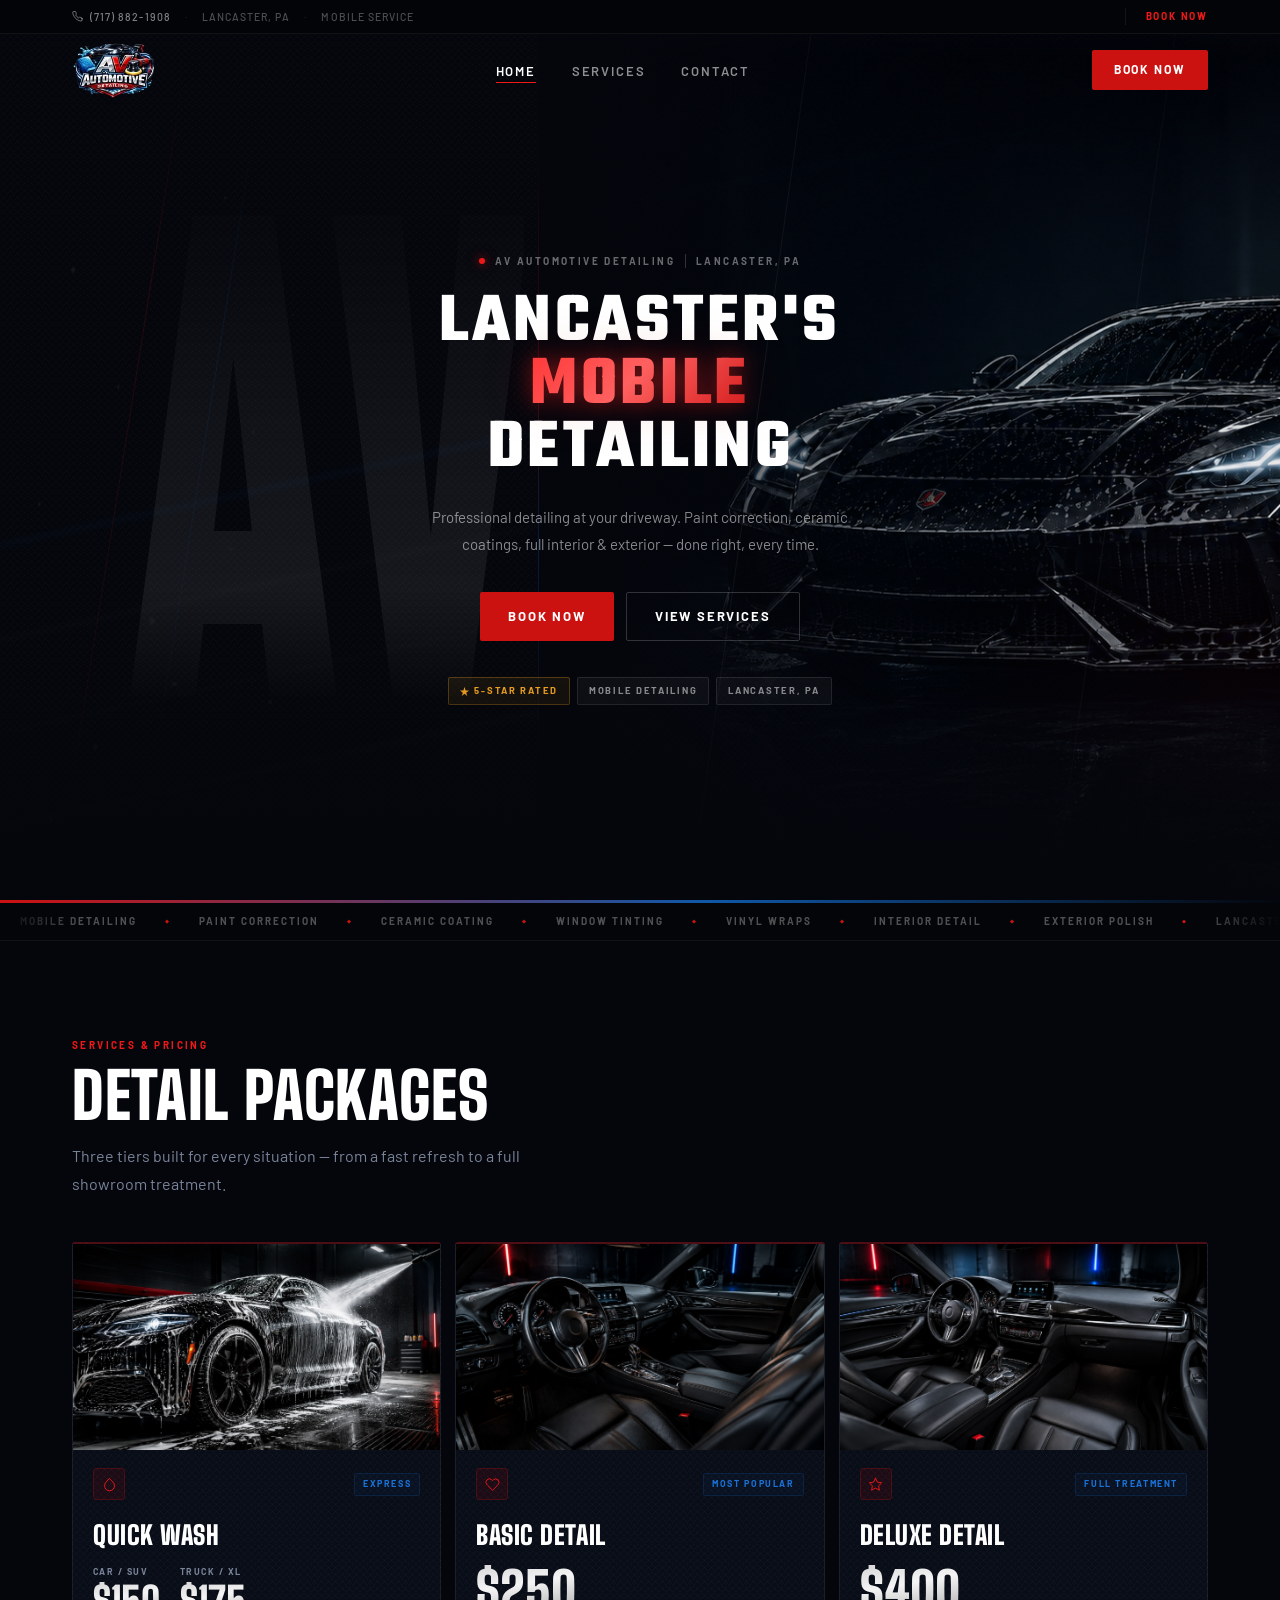
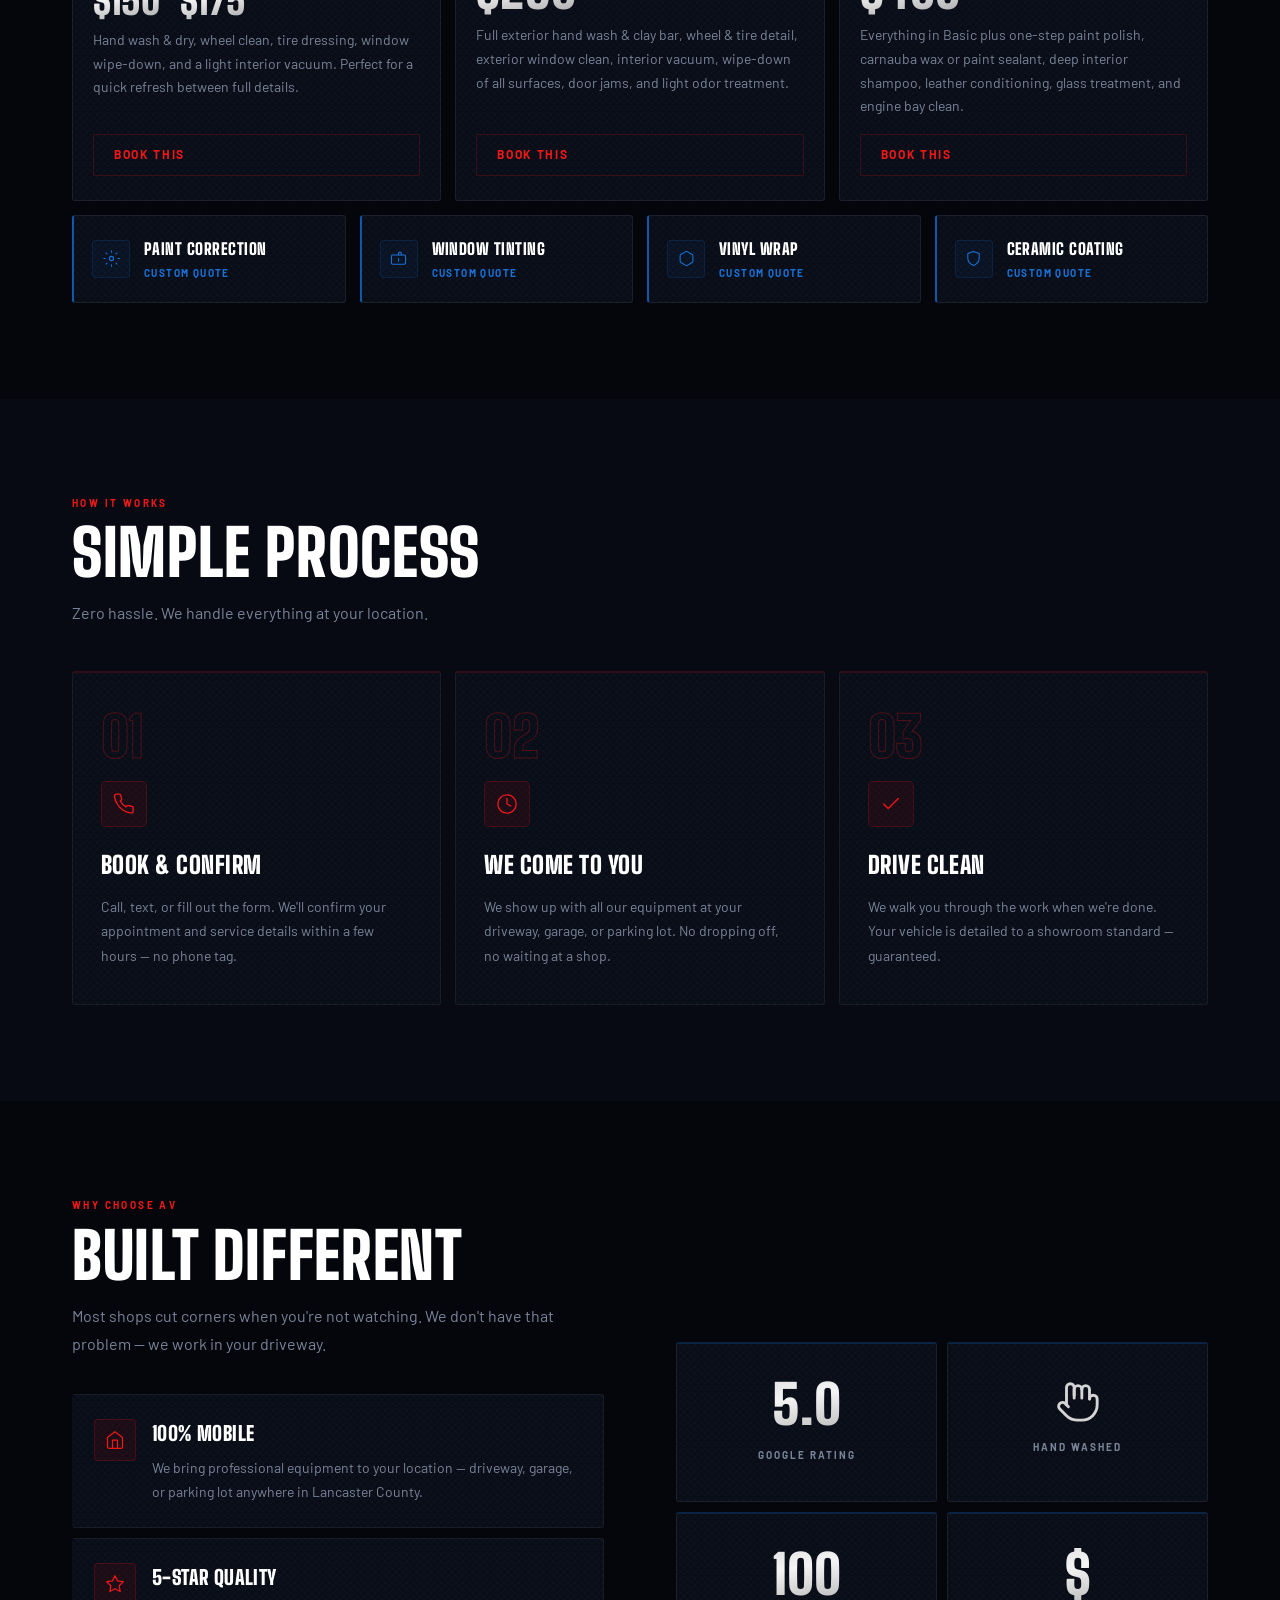
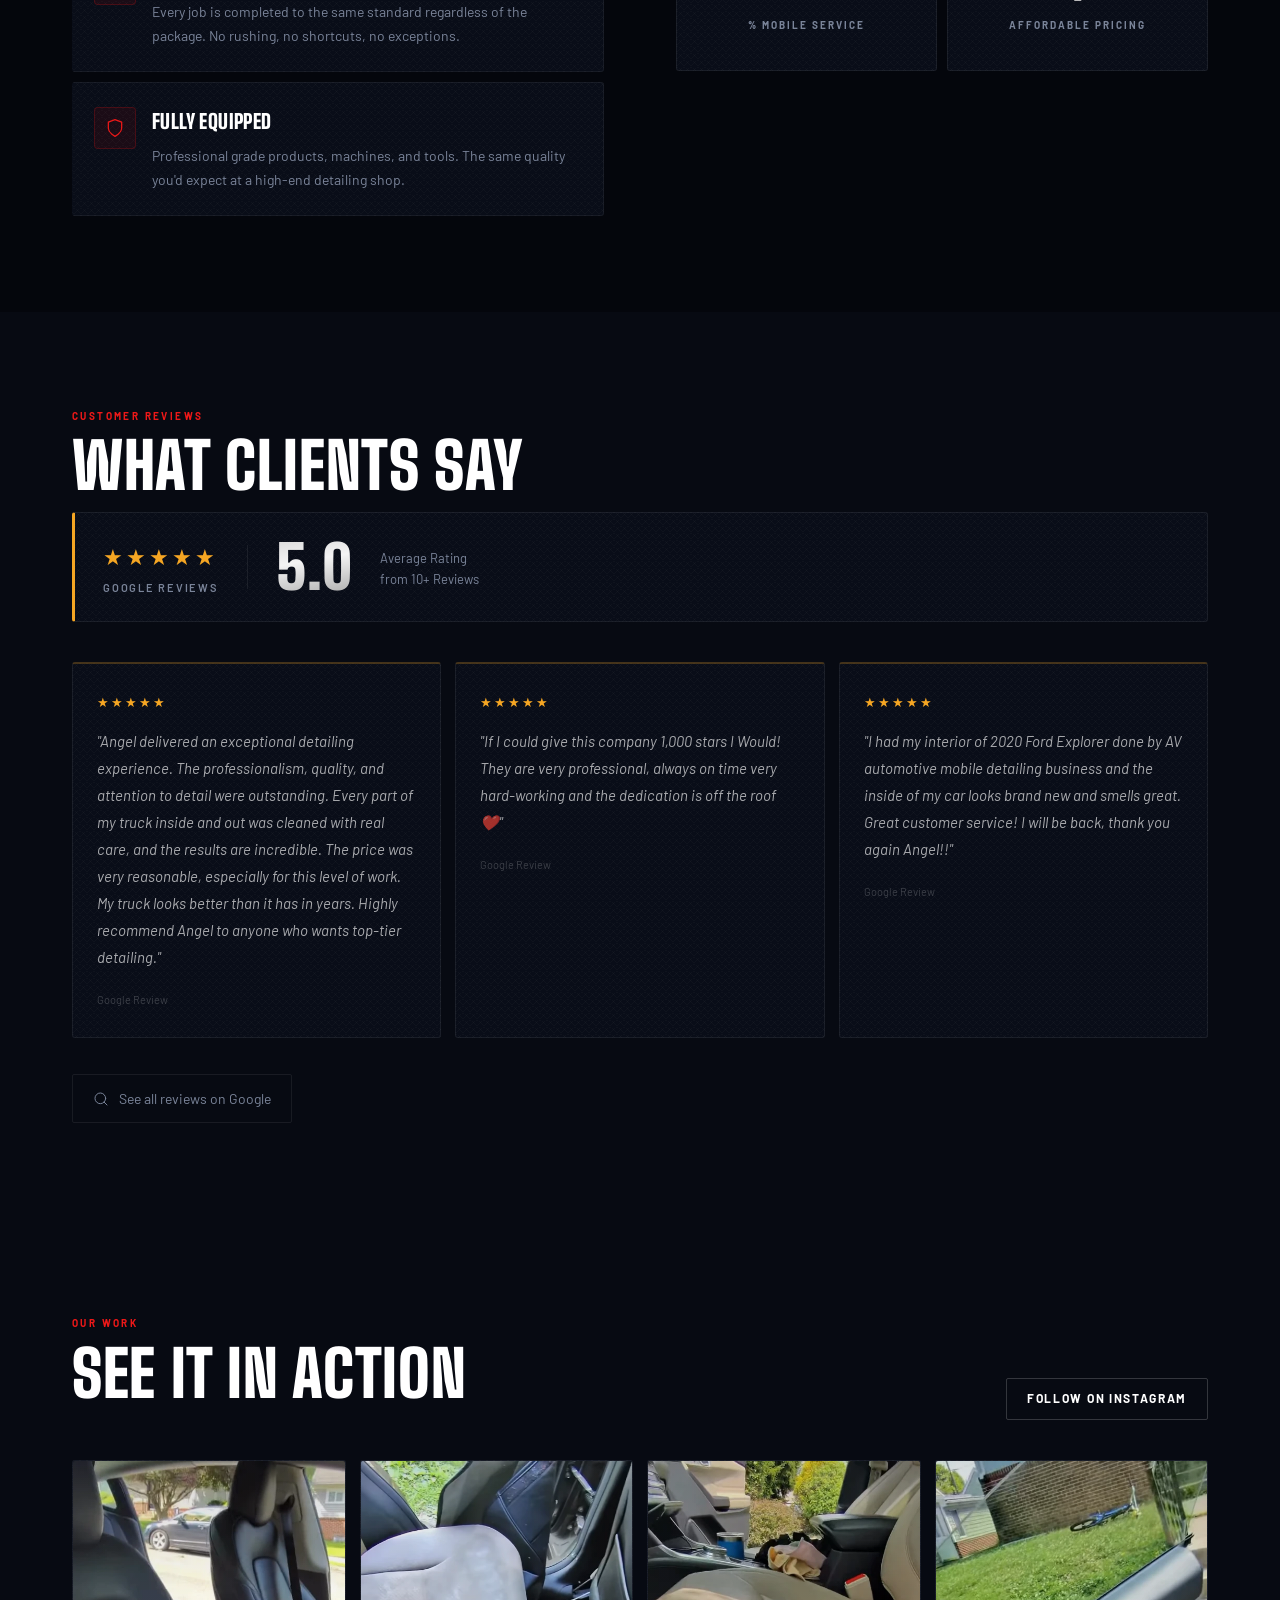
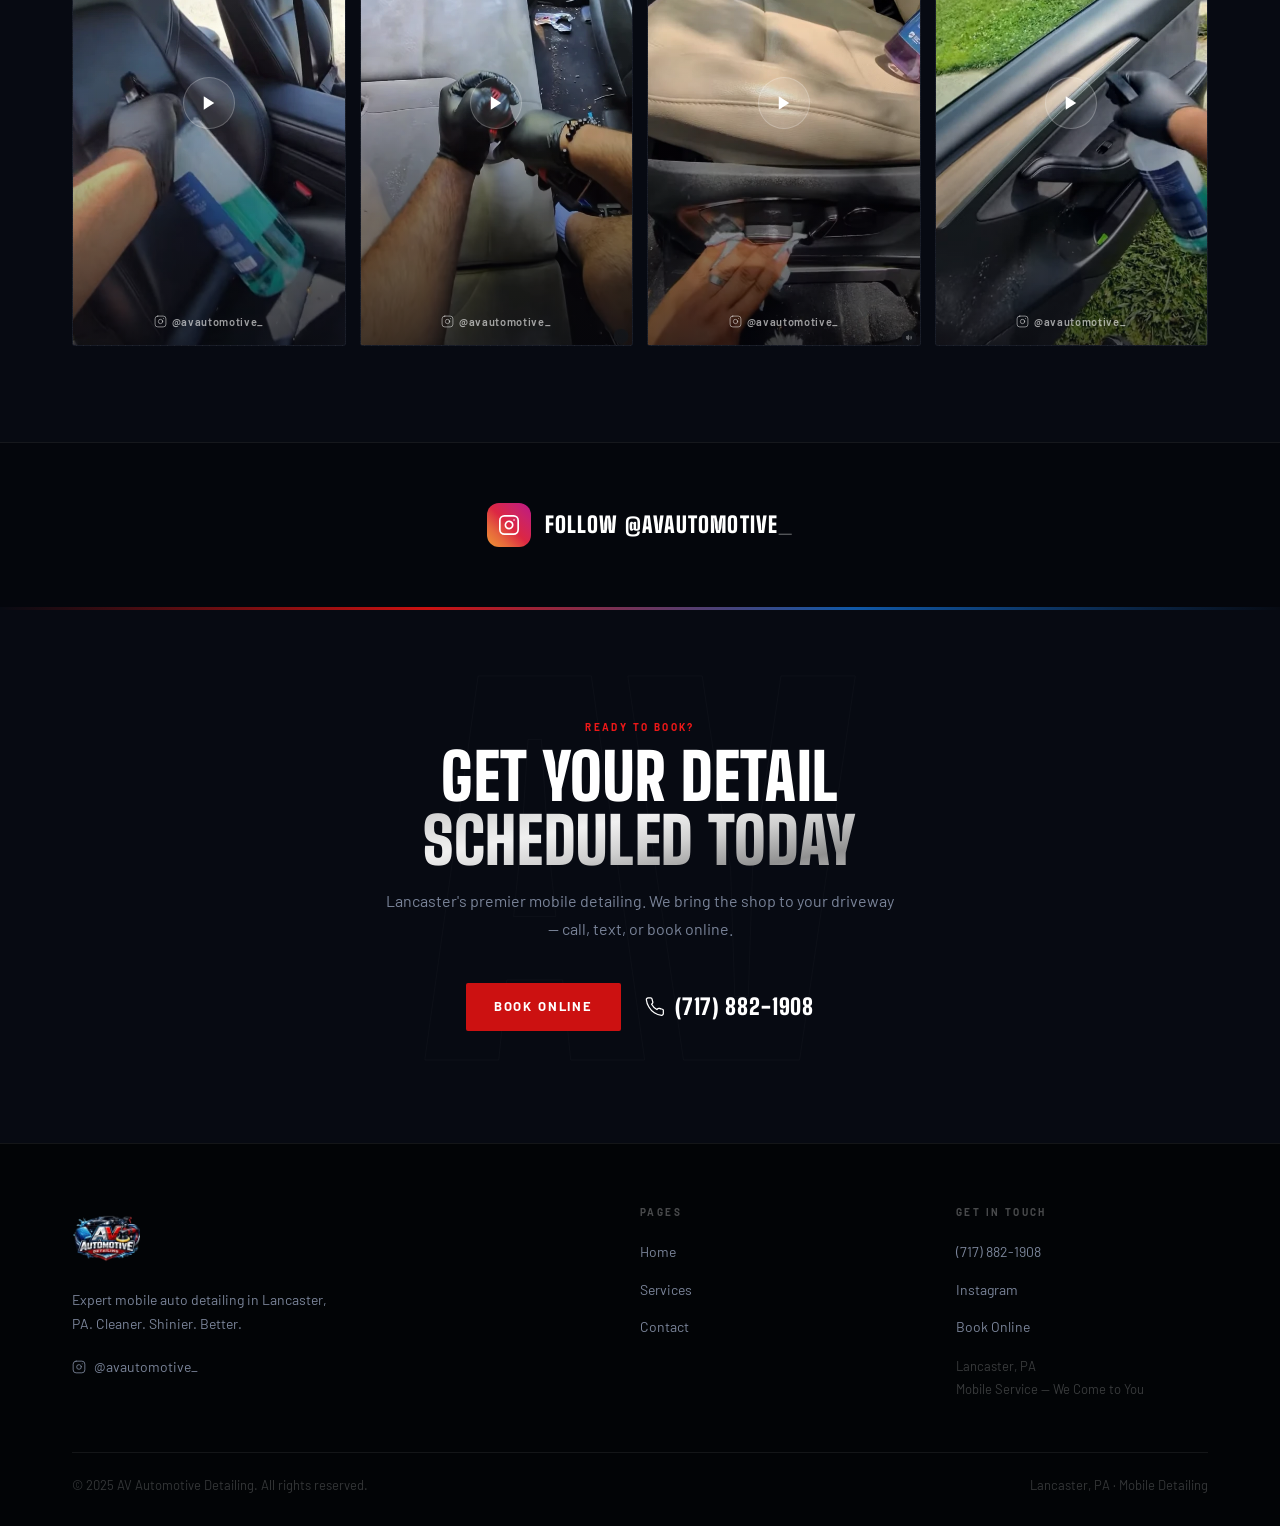
==== av-automotive/index.html @ 44eb7ac8 "Add files via upload" ====
<!DOCTYPE html>
<html lang="en">
<head>
  <meta charset="UTF-8" />
  <meta name="viewport" content="width=device-width, initial-scale=1.0" />
  <title>AV Automotive Detailing — Lancaster, PA Mobile Detailing</title>
  <meta name="description" content="Professional mobile auto detailing in Lancaster, PA. Paint correction, ceramic coating, window tinting &amp; more. We come to you." />
  <link rel="icon" type="image/png" href="images/logo.png" />
  <link rel="preconnect" href="https://fonts.googleapis.com" />
  <link rel="preconnect" href="https://fonts.gstatic.com" crossorigin />
  <link href="https://fonts.googleapis.com/css2?family=Big+Shoulders+Display:wght@700;800;900&family=Barlow:ital,wght@0,400;0,500;0,600;1,400&family=Teko:wght@600;700&display=swap" rel="stylesheet" />
  <link rel="stylesheet" href="css/styles.css" />
</head>
<body>

<!-- ── TOPBAR ── -->
<div class="topbar" aria-label="Contact bar">
  <div class="topbar-inner">
    <div class="tb-left">
      <a href="tel:+17178821908" class="tb-link">
        <svg viewBox="0 0 24 24" fill="none" stroke="currentColor" stroke-width="1.8" stroke-linecap="round" stroke-linejoin="round"><path d="M22 16.92v3a2 2 0 0 1-2.18 2 19.79 19.79 0 0 1-8.63-3.07A19.5 19.5 0 0 1 4.69 12a19.79 19.79 0 0 1-3.07-8.67A2 2 0 0 1 3.6 1.18h3a2 2 0 0 1 2 1.72c.127.96.361 1.903.7 2.81a2 2 0 0 1-.45 2.11L7.91 8.73a16 16 0 0 0 6.36 6.36l.94-.94a2 2 0 0 1 2.11-.45c.907.339 1.85.573 2.81.7A2 2 0 0 1 22 16.92z"/></svg>
        (717) 882-1908
      </a>
      <span class="tb-sep">&middot;</span>
      <span>Lancaster, PA</span>
      <span class="tb-sep">&middot;</span>
      <span>Mobile Service</span>
    </div>
    <a href="#" data-modal class="tb-right">Book Now</a>
  </div>
</div>

<!-- ── NAV ── -->
<nav class="nav" role="navigation" aria-label="Main">
  <div class="nav-inner">
    <a href="index.html" class="nav-logo"><img src="images/logo.png" alt="AV Automotive Detailing" /></a>
    <ul class="nav-links" id="navLinks">
      <li><a href="index.html" class="active">Home</a></li>
      <li><a href="services.html">Services</a></li>
      <li><a href="contact.html">Contact</a></li>
    </ul>
    <a href="#" data-modal class="nav-book">Book Now</a>
    <button class="nav-burger" aria-label="Toggle menu" aria-expanded="false" aria-controls="navLinks">
      <span></span><span></span><span></span>
    </button>
  </div>
</nav>

<!-- ── HERO ── -->
<section class="hero" aria-labelledby="hero-title">
  <!-- background layers -->
  <div class="hero-cf" aria-hidden="true"></div>
  <div class="hero-speed" aria-hidden="true"></div>

  <!-- left-side branded elements -->
  <div class="hero-left-zone" aria-hidden="true">
    <div class="hero-accent-lines"></div>
    <div class="hero-water-drops"></div>
  </div>

  <!-- right-side car visual -->
  <div class="hero-visual" aria-hidden="true" id="heroVisual">
    <div class="hero-car" id="heroCar"></div>
    <div class="hero-atmo"></div>
    <div class="hero-shine"></div>
    <div class="hero-bubbles"></div>
    <div class="hero-left-fade"></div>
    <div class="hero-divider"></div>
  </div>

  <!-- content -->
  <div class="hero-content-wrap wrap">
    <div class="hero-content">

      <div class="hero-eyebrow-badge fade-up">
        <span class="heb-dot"></span>
        AV Automotive Detailing
        <span class="heb-line"></span>
        Lancaster, PA
      </div>

      <h1 class="hero-h1 fade-up d1" id="hero-title">
        Lancaster's<br><em>Mobile</em><br>Detailing
      </h1>

      <p class="hero-sub fade-up d2">
        Professional detailing at your driveway. Paint correction, ceramic coatings, full interior &amp; exterior &mdash; done right, every time.
      </p>

      <div class="hero-actions fade-up d3">
        <a href="#" data-modal class="btn btn-red">Book Now</a>
        <a href="services.html" class="btn btn-ghost">View Services</a>
      </div>

      <div class="hero-tags fade-up d4">
        <span class="htag htag-gold">
          <svg width="9" height="9" viewBox="0 0 12 12" fill="currentColor"><path d="M6 0l1.5 4.5H12L8.25 7.5 9.75 12 6 9 2.25 12l1.5-4.5L0 4.5h4.5z"/></svg>
          5-Star Rated
        </span>
        <span class="htag">Mobile Detailing</span>
        <span class="htag">Lancaster, PA</span>
      </div>

    </div>
  </div>
</section>

<!-- ── ACCENT STRIP ── -->
<div class="accent-strip" aria-hidden="true"></div>

<!-- ── SERVICES TICKER ── -->
<div class="svc-ticker" aria-hidden="true">
  <div class="ticker-track">
    <span>Mobile Detailing</span><span class="ticker-dot">&#9670;</span>
    <span>Paint Correction</span><span class="ticker-dot">&#9670;</span>
    <span>Ceramic Coating</span><span class="ticker-dot">&#9670;</span>
    <span>Window Tinting</span><span class="ticker-dot">&#9670;</span>
    <span>Vinyl Wraps</span><span class="ticker-dot">&#9670;</span>
    <span>Interior Detail</span><span class="ticker-dot">&#9670;</span>
    <span>Exterior Polish</span><span class="ticker-dot">&#9670;</span>
    <span>Lancaster PA</span><span class="ticker-dot">&#9670;</span>
    <span>5-Star Rated</span><span class="ticker-dot">&#9670;</span>
    <span>We Come to You</span><span class="ticker-dot">&#9670;</span>
    <span>Mobile Detailing</span><span class="ticker-dot">&#9670;</span>
    <span>Paint Correction</span><span class="ticker-dot">&#9670;</span>
    <span>Ceramic Coating</span><span class="ticker-dot">&#9670;</span>
    <span>Window Tinting</span><span class="ticker-dot">&#9670;</span>
    <span>Vinyl Wraps</span><span class="ticker-dot">&#9670;</span>
    <span>Interior Detail</span><span class="ticker-dot">&#9670;</span>
    <span>Exterior Polish</span><span class="ticker-dot">&#9670;</span>
    <span>Lancaster PA</span><span class="ticker-dot">&#9670;</span>
    <span>5-Star Rated</span><span class="ticker-dot">&#9670;</span>
    <span>We Come to You</span><span class="ticker-dot">&#9670;</span>
  </div>
</div>

<!-- ── SERVICE PACKAGES ── -->
<section class="packages" aria-labelledby="packages-title">
  <div class="wrap">
    <div class="packages-head">
      <span class="eyebrow fade-up">Services &amp; Pricing</span>
      <h2 class="section-title fade-up d1" id="packages-title">Detail Packages</h2>
      <p class="section-sub fade-up d2">Three tiers built for every situation &mdash; from a fast refresh to a full showroom treatment.</p>
    </div>

    <div class="pkg-grid">

      <!-- Quick Wash -->
      <div class="pkg-card fade-up">
        <div class="pkg-card-shine" aria-hidden="true"></div>
        <div class="pkg-img" aria-label="Quick Wash service">
          <img src="images/quickwash.png" alt="" loading="lazy" onerror="this.style.display='none'" />
        </div>
        <div class="pkg-meta">
          <div class="pkg-icon" aria-hidden="true">
            <svg viewBox="0 0 24 24" fill="none" stroke="currentColor" stroke-width="1.5" stroke-linecap="round" stroke-linejoin="round"><path d="M12 2.69l5.66 5.66a8 8 0 1 1-11.31 0z"/></svg>
          </div>
          <span class="pkg-badge">Express</span>
        </div>
        <div class="pkg-body">
          <div class="pkg-name">Quick Wash</div>
          <div class="pkg-price-split">
            <div class="pkg-split-item">
              <span class="pkg-split-lbl">Car / SUV</span>
              <span class="pkg-split-val">$150</span>
            </div>
            <div class="pkg-split-item">
              <span class="pkg-split-lbl">Truck / XL</span>
              <span class="pkg-split-val">$175</span>
            </div>
          </div>
          <p class="pkg-desc">Hand wash &amp; dry, wheel clean, tire dressing, window wipe-down, and a light interior vacuum. Perfect for a quick refresh between full details.</p>
          <a href="#" data-modal class="btn btn-ghost-red btn-sm">Book This</a>
        </div>
      </div>

      <!-- Basic Detail -->
      <div class="pkg-card fade-up d1">
        <div class="pkg-card-shine" aria-hidden="true"></div>
        <div class="pkg-img" aria-label="Basic Detail service">
          <img src="images/basicdetail.png" alt="" loading="lazy" onerror="this.style.display='none'" />
        </div>
        <div class="pkg-meta">
          <div class="pkg-icon" aria-hidden="true">
            <svg viewBox="0 0 24 24" fill="none" stroke="currentColor" stroke-width="1.5" stroke-linecap="round" stroke-linejoin="round"><path d="M20.84 4.61a5.5 5.5 0 0 0-7.78 0L12 5.67l-1.06-1.06a5.5 5.5 0 0 0-7.78 7.78l1.06 1.06L12 21.23l7.78-7.78 1.06-1.06a5.5 5.5 0 0 0 0-7.78z"/></svg>
          </div>
          <span class="pkg-badge">Most Popular</span>
        </div>
        <div class="pkg-body">
          <div class="pkg-name">Basic Detail</div>
          <div class="pkg-price">
            <span class="pkg-price-main">$250</span>
          </div>
          <p class="pkg-desc">Full exterior hand wash &amp; clay bar, wheel &amp; tire detail, exterior window clean, interior vacuum, wipe-down of all surfaces, door jams, and light odor treatment.</p>
          <a href="#" data-modal class="btn btn-ghost-red btn-sm">Book This</a>
        </div>
      </div>

      <!-- Deluxe Detail -->
      <div class="pkg-card fade-up d2">
        <div class="pkg-card-shine" aria-hidden="true"></div>
        <div class="pkg-img" aria-label="Deluxe Detail service">
          <img src="images/deluxedetail.png" alt="" loading="lazy" onerror="this.style.display='none'" />
        </div>
        <div class="pkg-meta">
          <div class="pkg-icon" aria-hidden="true">
            <svg viewBox="0 0 24 24" fill="none" stroke="currentColor" stroke-width="1.5" stroke-linecap="round" stroke-linejoin="round"><polygon points="12 2 15.09 8.26 22 9.27 17 14.14 18.18 21.02 12 17.77 5.82 21.02 7 14.14 2 9.27 8.91 8.26 12 2"/></svg>
          </div>
          <span class="pkg-badge">Full Treatment</span>
        </div>
        <div class="pkg-body">
          <div class="pkg-name">Deluxe Detail</div>
          <div class="pkg-price">
            <span class="pkg-price-main">$400</span>
          </div>
          <p class="pkg-desc">Everything in Basic plus one-step paint polish, carnauba wax or paint sealant, deep interior shampoo, leather conditioning, glass treatment, and engine bay clean.</p>
          <a href="#" data-modal class="btn btn-ghost-red btn-sm">Book This</a>
        </div>
      </div>

    </div>

    <!-- Specialty quote items -->
    <div class="quote-strip">

      <div class="quote-item fade-up">
        <div class="q-icon" aria-hidden="true">
          <svg viewBox="0 0 24 24" fill="none" stroke="currentColor" stroke-width="1.5" stroke-linecap="round" stroke-linejoin="round"><circle cx="12" cy="12" r="3"/><path d="M12 1v2M12 21v2M4.22 4.22l1.42 1.42M18.36 18.36l1.42 1.42M1 12h2M21 12h2M4.22 19.78l1.42-1.42M18.36 5.64l1.42-1.42"/></svg>
        </div>
        <div>
          <div class="q-name">Paint Correction</div>
          <div class="q-price">Custom Quote</div>
        </div>
      </div>

      <div class="quote-item fade-up d1">
        <div class="q-icon" aria-hidden="true">
          <svg viewBox="0 0 24 24" fill="none" stroke="currentColor" stroke-width="1.5" stroke-linecap="round" stroke-linejoin="round"><rect x="2" y="7" width="20" height="13" rx="2"/><path d="M16 7V5a2 2 0 0 0-4 0v2"/><line x1="12" y1="12" x2="12" y2="16"/></svg>
        </div>
        <div>
          <div class="q-name">Window Tinting</div>
          <div class="q-price">Custom Quote</div>
        </div>
      </div>

      <div class="quote-item fade-up d2">
        <div class="q-icon" aria-hidden="true">
          <svg viewBox="0 0 24 24" fill="none" stroke="currentColor" stroke-width="1.5" stroke-linecap="round" stroke-linejoin="round"><path d="M21 16V8a2 2 0 0 0-1-1.73l-7-4a2 2 0 0 0-2 0l-7 4A2 2 0 0 0 3 8v8a2 2 0 0 0 1 1.73l7 4a2 2 0 0 0 2 0l7-4A2 2 0 0 0 21 16z"/></svg>
        </div>
        <div>
          <div class="q-name">Vinyl Wrap</div>
          <div class="q-price">Custom Quote</div>
        </div>
      </div>

      <div class="quote-item fade-up d3">
        <div class="q-icon" aria-hidden="true">
          <svg viewBox="0 0 24 24" fill="none" stroke="currentColor" stroke-width="1.5" stroke-linecap="round" stroke-linejoin="round"><path d="M12 22s8-4 8-10V5l-8-3-8 3v7c0 6 8 10 8 10z"/></svg>
        </div>
        <div>
          <div class="q-name">Ceramic Coating</div>
          <div class="q-price">Custom Quote</div>
        </div>
      </div>

    </div>
  </div>
</section>

<!-- ── HOW IT WORKS ── -->
<section class="process" aria-labelledby="process-title">
  <div class="wrap">
    <span class="eyebrow fade-up">How It Works</span>
    <h2 class="section-title fade-up d1" id="process-title">Simple Process</h2>
    <p class="section-sub fade-up d2">Zero hassle. We handle everything at your location.</p>
    <div class="process-grid">

      <div class="process-step fade-up">
        <div class="step-num">01</div>
        <div class="step-icon" aria-hidden="true">
          <svg viewBox="0 0 24 24" fill="none" stroke="currentColor" stroke-width="1.5" stroke-linecap="round" stroke-linejoin="round"><path d="M22 16.92v3a2 2 0 0 1-2.18 2 19.79 19.79 0 0 1-8.63-3.07A19.5 19.5 0 0 1 4.69 12a19.79 19.79 0 0 1-3.07-8.67A2 2 0 0 1 3.6 1.18h3a2 2 0 0 1 2 1.72c.127.96.361 1.903.7 2.81a2 2 0 0 1-.45 2.11L7.91 8.73a16 16 0 0 0 6.36 6.36l.94-.94a2 2 0 0 1 2.11-.45c.907.339 1.85.573 2.81.7A2 2 0 0 1 22 16.92z"/></svg>
        </div>
        <div class="step-title">Book &amp; Confirm</div>
        <p class="step-desc">Call, text, or fill out the form. We'll confirm your appointment and service details within a few hours &mdash; no phone tag.</p>
      </div>

      <div class="process-step fade-up d1">
        <div class="step-num">02</div>
        <div class="step-icon" aria-hidden="true">
          <svg viewBox="0 0 24 24" fill="none" stroke="currentColor" stroke-width="1.5" stroke-linecap="round" stroke-linejoin="round"><circle cx="12" cy="12" r="10"/><polyline points="12 6 12 12 16 14"/></svg>
        </div>
        <div class="step-title">We Come to You</div>
        <p class="step-desc">We show up with all our equipment at your driveway, garage, or parking lot. No dropping off, no waiting at a shop.</p>
      </div>

      <div class="process-step fade-up d2">
        <div class="step-num">03</div>
        <div class="step-icon" aria-hidden="true">
          <svg viewBox="0 0 24 24" fill="none" stroke="currentColor" stroke-width="1.5" stroke-linecap="round" stroke-linejoin="round"><polyline points="20 6 9 17 4 12"/></svg>
        </div>
        <div class="step-title">Drive Clean</div>
        <p class="step-desc">We walk you through the work when we're done. Your vehicle is detailed to a showroom standard &mdash; guaranteed.</p>
      </div>

    </div>
  </div>
</section>

<!-- ── WHY AV ── -->
<section class="why" aria-labelledby="why-title">
  <div class="wrap">
    <div class="why-grid">
      <div>
        <span class="eyebrow fade-up">Why Choose AV</span>
        <h2 class="section-title fade-up d1" id="why-title">Built Different</h2>
        <p class="section-sub fade-up d2">Most shops cut corners when you're not watching. We don't have that problem &mdash; we work in your driveway.</p>
        <div class="why-features">

          <div class="why-feat fade-up">
            <div class="feat-icon" aria-hidden="true">
              <svg viewBox="0 0 24 24" fill="none" stroke="currentColor" stroke-width="1.5" stroke-linecap="round" stroke-linejoin="round"><path d="M3 9l9-7 9 7v11a2 2 0 0 1-2 2H5a2 2 0 0 1-2-2z"/><polyline points="9 22 9 12 15 12 15 22"/></svg>
            </div>
            <div class="feat-text">
              <h3>100% Mobile</h3>
              <p>We bring professional equipment to your location &mdash; driveway, garage, or parking lot anywhere in Lancaster County.</p>
            </div>
          </div>

          <div class="why-feat fade-up d1">
            <div class="feat-icon" aria-hidden="true">
              <svg viewBox="0 0 24 24" fill="none" stroke="currentColor" stroke-width="1.5" stroke-linecap="round" stroke-linejoin="round"><polygon points="12 2 15.09 8.26 22 9.27 17 14.14 18.18 21.02 12 17.77 5.82 21.02 7 14.14 2 9.27 8.91 8.26 12 2"/></svg>
            </div>
            <div class="feat-text">
              <h3>5-Star Quality</h3>
              <p>Every job is completed to the same standard regardless of the package. No rushing, no shortcuts, no exceptions.</p>
            </div>
          </div>

          <div class="why-feat fade-up d2">
            <div class="feat-icon" aria-hidden="true">
              <svg viewBox="0 0 24 24" fill="none" stroke="currentColor" stroke-width="1.5" stroke-linecap="round" stroke-linejoin="round"><path d="M12 22s8-4 8-10V5l-8-3-8 3v7c0 6 8 10 8 10z"/></svg>
            </div>
            <div class="feat-text">
              <h3>Fully Equipped</h3>
              <p>Professional grade products, machines, and tools. The same quality you'd expect at a high-end detailing shop.</p>
            </div>
          </div>

        </div>
      </div>

      <div class="why-stats fade-up d1">
        <div class="stat-box">
          <span class="stat-n" data-count="5.0" data-dec="1">5.0</span>
          <span class="stat-l">Google Rating</span>
        </div>
        <div class="stat-box">
          <span class="stat-n">
            <svg width="46" height="46" viewBox="0 0 24 24" fill="none" stroke="#D4D4D4" stroke-width="1.5" stroke-linecap="round" stroke-linejoin="round" style="display:block;margin:0 auto;">
              <path d="M18 11V6a2 2 0 0 0-2-2 2 2 0 0 0-2 2"/>
              <path d="M14 10.5V6a2 2 0 0 0-2-2 2 2 0 0 0-2 2v3"/>
              <path d="M10 10.5V5a2 2 0 0 0-2-2 2 2 0 0 0-2 2v9"/>
              <path d="M18 11a2 2 0 1 1 4 0v3a8 8 0 0 1-8 8h-2c-2.8 0-4.5-.86-5.99-2.34l-3.6-3.6a2 2 0 0 1 2.83-2.82L7 15"/>
            </svg>
          </span>
          <span class="stat-l">Hand Washed</span>
        </div>
        <div class="stat-box">
          <span class="stat-n" data-count="100" data-dec="0">100</span>
          <span class="stat-l">% Mobile Service</span>
        </div>
        <div class="stat-box">
          <span class="stat-n">$</span>
          <span class="stat-l">Affordable Pricing</span>
        </div>
      </div>
    </div>
  </div>
</section>

<!-- ── REVIEWS ── -->
<section class="reviews" aria-labelledby="reviews-title">
  <div class="wrap">
    <span class="eyebrow fade-up">Customer Reviews</span>
    <h2 class="section-title fade-up d1" id="reviews-title">What Clients Say</h2>

    <div class="reviews-proof fade-up d2">
      <div>
        <div class="proof-stars">&#9733;&#9733;&#9733;&#9733;&#9733;</div>
        <div class="proof-count">Google Reviews</div>
      </div>
      <div class="proof-divider"></div>
      <div class="proof-rating">5.0</div>
      <div class="proof-label">Average Rating<br>from 10+ Reviews</div>
    </div>

    <div class="reviews-grid">

      <div class="review-card fade-up">
        <div class="rc-stars">&#9733;&#9733;&#9733;&#9733;&#9733;</div>
        <p class="rc-text">"Angel delivered an exceptional detailing experience. The professionalism, quality, and attention to detail were outstanding. Every part of my truck inside and out was cleaned with real care, and the results are incredible. The price was very reasonable, especially for this level of work. My truck looks better than it has in years. Highly recommend Angel to anyone who wants top&#8209;tier detailing."</p>
        <div class="rc-src">Google Review</div>
      </div>

      <div class="review-card fade-up d1">
        <div class="rc-stars">&#9733;&#9733;&#9733;&#9733;&#9733;</div>
        <p class="rc-text">"If I could give this company 1,000 stars I Would! They are very professional, always on time very hard-working and the dedication is off the roof ❤️"</p>
        <div class="rc-src">Google Review</div>
      </div>

      <div class="review-card fade-up d2">
        <div class="rc-stars">&#9733;&#9733;&#9733;&#9733;&#9733;</div>
        <p class="rc-text">"I had my interior of 2020 Ford Explorer done by AV automotive mobile detailing business and the inside of my car looks brand new and smells great. Great customer service! I will be back, thank you again Angel!!"</p>
        <div class="rc-src">Google Review</div>
      </div>

    </div>

    <a href="https://www.google.com/search?q=AV+Automotive+Detailing+Lancaster+PA" target="_blank" rel="noopener noreferrer" class="google-link">
      <svg width="16" height="16" viewBox="0 0 24 24" fill="none" stroke="currentColor" stroke-width="1.5" stroke-linecap="round" stroke-linejoin="round"><circle cx="11" cy="11" r="8"/><line x1="21" y1="21" x2="16.65" y2="16.65"/></svg>
      See all reviews on Google
    </a>
  </div>
</section>

<!-- ── INSTAGRAM REELS ── -->
<section class="reels-section" aria-labelledby="reels-title">
  <div class="wrap">
    <div class="gallery-head-row">
      <div>
        <span class="eyebrow fade-up">Our Work</span>
        <h2 class="section-title fade-up d1" id="reels-title">See It In Action</h2>
      </div>
      <a href="https://www.instagram.com/avautomotive_/" target="_blank" rel="noopener noreferrer" class="btn btn-ghost btn-sm fade-up">Follow on Instagram</a>
    </div>

    <div class="reels-grid fade-up d1">

      <a href="https://www.instagram.com/avautomotive_/" target="_blank" rel="noopener noreferrer" class="reel-card">
        <img src="images/reel1.webp" alt="AV Automotive detailing reel" loading="lazy" />
        <div class="reel-overlay"></div>
        <div class="reel-play">
          <svg width="18" height="18" viewBox="0 0 24 24" fill="white"><polygon points="5 3 19 12 5 21 5 3"/></svg>
        </div>
        <div class="reel-badge">
          <svg width="13" height="13" viewBox="0 0 24 24" fill="none" stroke="currentColor" stroke-width="1.5" stroke-linecap="round" stroke-linejoin="round"><rect x="2" y="2" width="20" height="20" rx="5"/><path d="M16 11.37A4 4 0 1 1 12.63 8 4 4 0 0 1 16 11.37z"/><line x1="17.5" y1="6.5" x2="17.51" y2="6.5"/></svg>
          @avautomotive_
        </div>
      </a>

      <a href="https://www.instagram.com/avautomotive_/" target="_blank" rel="noopener noreferrer" class="reel-card">
        <img src="images/reel2.webp" alt="AV Automotive detailing reel" loading="lazy" />
        <div class="reel-overlay"></div>
        <div class="reel-play">
          <svg width="18" height="18" viewBox="0 0 24 24" fill="white"><polygon points="5 3 19 12 5 21 5 3"/></svg>
        </div>
        <div class="reel-badge">
          <svg width="13" height="13" viewBox="0 0 24 24" fill="none" stroke="currentColor" stroke-width="1.5" stroke-linecap="round" stroke-linejoin="round"><rect x="2" y="2" width="20" height="20" rx="5"/><path d="M16 11.37A4 4 0 1 1 12.63 8 4 4 0 0 1 16 11.37z"/><line x1="17.5" y1="6.5" x2="17.51" y2="6.5"/></svg>
          @avautomotive_
        </div>
      </a>

      <a href="https://www.instagram.com/avautomotive_/" target="_blank" rel="noopener noreferrer" class="reel-card">
        <img src="images/reel3.webp" alt="AV Automotive detailing reel" loading="lazy" />
        <div class="reel-overlay"></div>
        <div class="reel-play">
          <svg width="18" height="18" viewBox="0 0 24 24" fill="white"><polygon points="5 3 19 12 5 21 5 3"/></svg>
        </div>
        <div class="reel-badge">
          <svg width="13" height="13" viewBox="0 0 24 24" fill="none" stroke="currentColor" stroke-width="1.5" stroke-linecap="round" stroke-linejoin="round"><rect x="2" y="2" width="20" height="20" rx="5"/><path d="M16 11.37A4 4 0 1 1 12.63 8 4 4 0 0 1 16 11.37z"/><line x1="17.5" y1="6.5" x2="17.51" y2="6.5"/></svg>
          @avautomotive_
        </div>
      </a>

      <a href="https://www.instagram.com/avautomotive_/" target="_blank" rel="noopener noreferrer" class="reel-card">
        <img src="images/reel4.webp" alt="AV Automotive detailing reel" loading="lazy" />
        <div class="reel-overlay"></div>
        <div class="reel-play">
          <svg width="18" height="18" viewBox="0 0 24 24" fill="white"><polygon points="5 3 19 12 5 21 5 3"/></svg>
        </div>
        <div class="reel-badge">
          <svg width="13" height="13" viewBox="0 0 24 24" fill="none" stroke="currentColor" stroke-width="1.5" stroke-linecap="round" stroke-linejoin="round"><rect x="2" y="2" width="20" height="20" rx="5"/><path d="M16 11.37A4 4 0 1 1 12.63 8 4 4 0 0 1 16 11.37z"/><line x1="17.5" y1="6.5" x2="17.51" y2="6.5"/></svg>
          @avautomotive_
        </div>
      </a>

    </div>
  </div>
</section>

<!-- ── INSTAGRAM ── -->
<section class="ig-section" aria-label="Instagram">
  <div class="wrap">
    <a href="https://www.instagram.com/avautomotive_/" target="_blank" rel="noopener noreferrer" class="ig-link">
      <div class="ig-icon" aria-hidden="true">
        <svg viewBox="0 0 24 24" fill="none" stroke="white" stroke-width="1.8" stroke-linecap="round" stroke-linejoin="round"><rect x="2" y="2" width="20" height="20" rx="5" ry="5"/><path d="M16 11.37A4 4 0 1 1 12.63 8 4 4 0 0 1 16 11.37z"/><line x1="17.5" y1="6.5" x2="17.51" y2="6.5"/></svg>
      </div>
      Follow @avautomotive_
    </a>
  </div>
</section>

<!-- ── BOOK CTA ── -->
<section class="cta-section" aria-labelledby="cta-title">
  <div class="wrap">
    <span class="eyebrow fade-up">Ready to Book?</span>
    <h2 class="section-title fade-up d1" id="cta-title">Get Your Detail<br><span class="chrome">Scheduled Today</span></h2>
    <p class="section-sub fade-up d2">Lancaster's premier mobile detailing. We bring the shop to your driveway &mdash; call, text, or book online.</p>
    <div class="cta-actions fade-up d3">
      <a href="#" data-modal class="btn btn-red">Book Online</a>
      <a href="tel:+17178821908" class="cta-phone">
        <svg viewBox="0 0 24 24" fill="none" stroke="currentColor" stroke-width="1.5" stroke-linecap="round" stroke-linejoin="round"><path d="M22 16.92v3a2 2 0 0 1-2.18 2 19.79 19.79 0 0 1-8.63-3.07A19.5 19.5 0 0 1 4.69 12a19.79 19.79 0 0 1-3.07-8.67A2 2 0 0 1 3.6 1.18h3a2 2 0 0 1 2 1.72c.127.96.361 1.903.7 2.81a2 2 0 0 1-.45 2.11L7.91 8.73a16 16 0 0 0 6.36 6.36l.94-.94a2 2 0 0 1 2.11-.45c.907.339 1.85.573 2.81.7A2 2 0 0 1 22 16.92z"/></svg>
        (717) 882-1908
      </a>
    </div>
  </div>
</section>

<!-- ── FOOTER ── -->
<footer class="footer">
  <div class="wrap">
    <div class="footer-grid">
      <div class="footer-brand">
        <img src="images/logo.png" alt="AV Automotive Detailing" />
        <p>Expert mobile auto detailing in Lancaster, PA. Cleaner. Shinier. Better.</p>
        <a href="https://www.instagram.com/avautomotive_/" target="_blank" rel="noopener noreferrer" class="f-ig">
          <svg width="14" height="14" viewBox="0 0 24 24" fill="none" stroke="currentColor" stroke-width="1.5" stroke-linecap="round" stroke-linejoin="round"><rect x="2" y="2" width="20" height="20" rx="5" ry="5"/><path d="M16 11.37A4 4 0 1 1 12.63 8 4 4 0 0 1 16 11.37z"/><line x1="17.5" y1="6.5" x2="17.51" y2="6.5"/></svg>
          @avautomotive_
        </a>
      </div>
      <div class="footer-col">
        <h4>Pages</h4>
        <ul>
          <li><a href="index.html">Home</a></li>
          <li><a href="services.html">Services</a></li>
              <li><a href="contact.html">Contact</a></li>
        </ul>
      </div>
      <div class="footer-col">
        <h4>Get in Touch</h4>
        <ul>
          <li><a href="tel:+17178821908">(717) 882-1908</a></li>
          <li><a href="https://www.instagram.com/avautomotive_/" target="_blank" rel="noopener noreferrer">Instagram</a></li>
          <li><a href="contact.html">Book Online</a></li>
        </ul>
        <p class="f-addr">Lancaster, PA<br>Mobile Service &mdash; We Come to You</p>
      </div>
    </div>
    <div class="footer-bottom">
      <span>&copy; 2025 AV Automotive Detailing. All rights reserved.</span>
      <span>Lancaster, PA &middot; Mobile Detailing</span>
    </div>
  </div>
</footer>

<!-- ── MODAL ── -->
<div class="modal-overlay" role="dialog" aria-modal="true" aria-labelledby="modalTitle" id="bookingModal">
  <div class="modal">
    <button class="modal-close" aria-label="Close">&times;</button>
    <div class="form-body" id="formBody">
      <h2 class="modal-title" id="modalTitle">Book an Appointment</h2>
      <p class="modal-sub">Fill out the form and we'll confirm within a few hours. Or call <strong>(717) 882-1908</strong>.</p>
      <form id="contactForm" novalidate>
        <div class="form-row">
          <div class="form-group"><label for="mFirstName">First Name</label><input type="text" id="mFirstName" name="firstName" required placeholder="John" /></div>
          <div class="form-group"><label for="mLastName">Last Name</label><input type="text" id="mLastName" name="lastName" required placeholder="Smith" /></div>
        </div>
        <div class="form-group"><label for="mPhone">Phone Number</label><input type="tel" id="mPhone" name="phone" required placeholder="(717) 555-0100" /></div>
        <div class="form-group">
          <label for="mService">Service</label>
          <select id="mService" name="service" required>
            <option value="" disabled selected>Select a service&hellip;</option>
            <option value="quick-wash">Quick Wash &mdash; $150 / $175</option>
            <option value="basic-detail">Basic Detail &mdash; $250</option>
            <option value="deluxe-detail">Deluxe Detail &mdash; $400</option>
            <option value="paint-correction">Paint Correction &mdash; Get a Quote</option>
            <option value="tinting">Window Tinting &mdash; Get a Quote</option>
            <option value="vinyl-wrap">Vinyl Wrap &mdash; Get a Quote</option>
            <option value="ceramic-coating">Ceramic Coating &mdash; Get a Quote</option>
            <option value="other">Not Sure / Other</option>
          </select>
        </div>
        <div class="form-group"><label for="mVehicle">Your Vehicle</label><input type="text" id="mVehicle" name="vehicle" placeholder="Year, make &amp; model" /></div>
        <div class="form-group"><label for="mPreferred">Preferred Date / Time</label><input type="text" id="mPreferred" name="preferred" placeholder="e.g. Saturday morning" /></div>
        <div class="form-group"><label for="mLocation">Service Location</label><input type="text" id="mLocation" name="location" placeholder="Your address or area in Lancaster, PA" /></div>
        <div class="form-group"><label for="mNotes">Additional Notes</label><textarea id="mNotes" name="notes" placeholder="Anything else we should know&hellip;"></textarea></div>
        <button type="submit" class="btn btn-red" style="width:100%;justify-content:center;">Send Message</button>
      </form>
    </div>
    <div class="form-success" aria-live="polite">
      <div class="form-success-icon">&#10003;</div>
      <h3>Message Sent!</h3>
      <p>We'll be in touch shortly to confirm your appointment.</p>
    </div>
  </div>
</div>

<script src="js/main.js"></script>
</body>
</html>
---- av-automotive/css/styles.css ----
@import url('https://fonts.googleapis.com/css2?family=Big+Shoulders+Display:wght@700;800;900&family=Barlow:ital,wght@0,400;0,500;0,600;1,400&family=Teko:wght@600;700&display=swap');

:root {
  --bg:        #04060C;
  --bg-2:      #070A12;
  --bg-card:   #090D18;
  --bg-card-2: #0E1420;
  --red:       #CC1111;
  --red-b:     #EE1818;
  --red-glow:  rgba(204,17,17,0.16);
  --blue:      #1058A8;
  --blue-b:    #1A72D8;
  --blue-glow: rgba(16,88,168,0.14);
  --gold:      #F5A623;
  --white:     #FFFFFF;
  --grey:      #7A8499;
  --border:        rgba(255,255,255,0.07);
  --border-red:    rgba(204,17,17,0.25);
  --border-blue:   rgba(16,88,168,0.22);
  --font-d: 'Big Shoulders Display', sans-serif;
  --font-b: 'Barlow', sans-serif;
  --S:  96px;
  --W: 1200px;
  --r:    2px;

  /* Carbon fiber micro-texture used on cards/sections */
  --cf: repeating-linear-gradient(
    45deg,
    rgba(255,255,255,.022) 0,
    rgba(255,255,255,.022) 1px,
    transparent 1px,
    transparent 6px
  ),
  repeating-linear-gradient(
    -45deg,
    rgba(255,255,255,.022) 0,
    rgba(255,255,255,.022) 1px,
    transparent 1px,
    transparent 6px
  );
}

* { margin:0; padding:0; box-sizing:border-box; }
html { scroll-behavior:smooth; }
body {
  background:var(--bg);
  color:var(--white);
  font-family:var(--font-b);
  line-height:1.65;
  overflow-x:hidden;
}
img { display:block; max-width:100%; }

.wrap { max-width:var(--W); margin:0 auto; padding:0 32px; }

/* ── TYPE ── */
.eyebrow {
  display:block;
  font-family:var(--font-b); font-size:10px; font-weight:700;
  letter-spacing:.24em; text-transform:uppercase;
  color:var(--red-b); margin-bottom:10px;
}
.section-title {
  font-family:var(--font-d); font-weight:900;
  font-size:clamp(36px,5vw,64px);
  line-height:1; letter-spacing:.01em; text-transform:uppercase;
  margin-bottom:14px;
}
.section-sub {
  font-size:16px; color:var(--grey); line-height:1.75; max-width:520px;
}
.chrome {
  background:linear-gradient(170deg,#C8C8C8 0%,#F0F0F0 35%,#D0D0D0 55%,#909090 80%,#C0C0C0 100%);
  -webkit-background-clip:text; -webkit-text-fill-color:transparent; background-clip:text;
}

/* ── TOPBAR ── */
.topbar {
  position:fixed; top:0; left:0; right:0;
  height:34px; z-index:1002;
  background:#020407;
  border-bottom:1px solid rgba(255,255,255,.055);
}
.topbar-inner {
  max-width:var(--W); margin:0 auto; padding:0 32px;
  height:100%;
  display:flex; align-items:center; justify-content:space-between;
}
.tb-left {
  display:flex; align-items:center; gap:0;
  font-family:var(--font-b); font-size:10.5px; font-weight:500;
  letter-spacing:.1em; text-transform:uppercase;
  color:rgba(255,255,255,.3);
}
.tb-link {
  display:flex; align-items:center; gap:7px;
  color:rgba(255,255,255,.5); text-decoration:none;
  transition:color .2s;
}
.tb-link:hover { color:var(--white); }
.tb-link svg { width:11px; height:11px; flex-shrink:0; }
.tb-sep { margin:0 14px; color:rgba(255,255,255,.14); }
.tb-right {
  font-family:var(--font-b); font-size:10px; font-weight:700;
  letter-spacing:.18em; text-transform:uppercase;
  color:var(--red-b); text-decoration:none;
  border-left:1px solid rgba(255,255,255,.07);
  padding-left:20px;
  display:flex; align-items:center;
  transition:color .2s;
}
.tb-right:hover { color:var(--white); }

/* ── NAV ── */
.nav {
  position:fixed; top:34px; left:0; right:0; z-index:1000;
  border-bottom:1px solid transparent;
  transition:background .35s, border-color .35s;
}
.nav.scrolled {
  background:rgba(4,6,12,.97);
  backdrop-filter:blur(24px);
  border-bottom-color:var(--border);
}
.nav-inner {
  max-width:var(--W); margin:0 auto; padding:0 32px;
  display:flex; align-items:center; justify-content:space-between;
  height:72px;
}
.nav-logo img { height:82px; width:auto; }
.nav-links {
  display:flex; align-items:center; gap:36px; list-style:none;
}
.nav-links a {
  font-family:var(--font-b); font-weight:600; font-size:13px;
  letter-spacing:.14em; text-transform:uppercase;
  color:rgba(255,255,255,.55); text-decoration:none;
  transition:color .2s;
  position:relative;
}
.nav-links a::after {
  content:''; position:absolute;
  bottom:-4px; left:0; right:0; height:1px;
  background:var(--red-b);
  transform:scaleX(0); transition:transform .25s;
  transform-origin:left;
}
.nav-links a:hover,
.nav-links a.active { color:var(--white); }
.nav-links a:hover::after,
.nav-links a.active::after { transform:scaleX(1); }
.nav-book {
  font-family:var(--font-b); font-weight:700; font-size:12px;
  letter-spacing:.16em; text-transform:uppercase;
  background:var(--red); color:var(--white);
  padding:10px 22px; border-radius:var(--r);
  border:none; cursor:pointer;
  text-decoration:none; display:inline-block;
  transition:background .2s, transform .2s, box-shadow .2s;
}
.nav-book::after { display:none !important; }
.nav-book:hover {
  background:var(--red-b);
  transform:translateY(-1px);
  box-shadow:0 6px 20px rgba(204,17,17,.3);
}
.nav-burger {
  display:none; flex-direction:column; gap:5px;
  cursor:pointer; background:none; border:none; padding:8px;
}
.nav-burger span {
  display:block; width:24px; height:2px;
  background:var(--white); transition:all .3s;
}
.nav-burger.open span:nth-child(1) { transform:translateY(7px) rotate(45deg); }
.nav-burger.open span:nth-child(2) { opacity:0; }
.nav-burger.open span:nth-child(3) { transform:translateY(-7px) rotate(-45deg); }

/* ── HERO ── */
.hero {
  position:relative;
  min-height:100vh;
  display:flex; align-items:center;
  background:var(--bg);
  overflow:hidden;
}
/* Carbon fiber background texture */
.hero-cf {
  position:absolute; inset:0; z-index:0; pointer-events:none;
  background-image:var(--cf);
  background-size:7px 7px;
  opacity:.7;
}
/* Subtle speed lines */
.hero-speed {
  position:absolute; inset:0; z-index:0; pointer-events:none;
  background:
    linear-gradient(168deg, transparent 54%, rgba(255,255,255,.007) 54.6%, transparent 55.2%),
    linear-gradient(168deg, transparent 62%, rgba(255,255,255,.005) 62.5%, transparent 63.1%),
    linear-gradient(168deg, transparent 70%, rgba(255,255,255,.006) 70.5%, transparent 71.1%),
    linear-gradient(168deg, transparent 46%, rgba(21,96,176,.03) 46.5%, transparent 47.1%);
}
/* ── HERO LEFT ZONE ── */
.hero-left-zone {
  position:absolute; left:0; top:0; bottom:0;
  width:44%; z-index:2; pointer-events:none;
  overflow:hidden;
}

/* Angled brand accent lines */
.hero-accent-lines { position:absolute; inset:0; }
.hero-accent-lines::before {
  content:''; position:absolute;
  top:8%; bottom:8%; left:22%; width:1px;
  background:linear-gradient(to bottom,
    transparent, rgba(204,17,17,.16) 28%, rgba(204,17,17,.09) 72%, transparent
  );
  transform:rotate(9deg); transform-origin:center;
}
.hero-accent-lines::after {
  content:''; position:absolute;
  top:15%; bottom:15%; left:36%; width:1px;
  background:linear-gradient(to bottom,
    transparent, rgba(16,88,168,.14) 32%, rgba(16,88,168,.07) 68%, transparent
  );
  transform:rotate(9deg); transform-origin:center;
}

/* Faint water droplet dots */
.hero-water-drops {
  position:absolute; inset:0;
  background-image:
    radial-gradient(ellipse 3px 4px at 13% 30%, rgba(255,255,255,.07) 0%, transparent 100%),
    radial-gradient(ellipse 2px 3px at  7% 56%, rgba(255,255,255,.055) 0%, transparent 100%),
    radial-gradient(ellipse 4px 5px at 27% 69%, rgba(255,255,255,.045) 0%, transparent 100%),
    radial-gradient(ellipse 2px 2px at 40% 22%, rgba(255,255,255,.06) 0%, transparent 100%),
    radial-gradient(ellipse 3px 4px at 17% 83%, rgba(255,255,255,.045) 0%, transparent 100%),
    radial-gradient(ellipse 2px 3px at 45% 48%, rgba(255,255,255,.04) 0%, transparent 100%),
    radial-gradient(ellipse 5px 3px at 31% 76%, rgba(255,255,255,.035) 0%, transparent 100%),
    radial-gradient(ellipse 2px 4px at  9% 91%, rgba(255,255,255,.05) 0%, transparent 100%),
    radial-gradient(ellipse 3px 2px at 41% 61%, rgba(255,255,255,.04) 0%, transparent 100%),
    radial-gradient(ellipse 2px 3px at 21% 43%, rgba(255,255,255,.055) 0%, transparent 100%),
    radial-gradient(ellipse 2px 2px at 52% 35%, rgba(255,255,255,.03) 0%, transparent 100%),
    radial-gradient(ellipse 3px 3px at 48% 78%, rgba(255,255,255,.035) 0%, transparent 100%);
}

/* Service badge strip — left side */
.hero-svc-strip {
  position:absolute;
  left:9%; top:50%; transform:translateY(-50%);
  display:flex; flex-direction:column; gap:15px;
}
.hero-svc-item { display:flex; align-items:center; gap:10px; }
.hero-svc-icon {
  width:26px; height:26px; border-radius:3px; flex-shrink:0;
  background:rgba(255,255,255,.03);
  border:1px solid rgba(255,255,255,.07);
  display:flex; align-items:center; justify-content:center;
  color:rgba(255,255,255,.22);
}
.hero-svc-icon svg { width:12px; height:12px; }
.hero-svc-label {
  font-family:var(--font-b); font-size:8.5px; font-weight:700;
  letter-spacing:.22em; text-transform:uppercase;
  color:rgba(255,255,255,.18); white-space:nowrap;
}

/* AV watermark — bottom-left, intentional brand anchor */
.hero::before {
  content:'AV';
  position:absolute;
  bottom:10px; left:130px;
  font-family:'Teko', sans-serif; font-weight:700;
  font-size:clamp(340px,48vw,680px); line-height:1;
  letter-spacing:-.02em;
  transform:scaleX(0.62) scaleY(1.22);
  transform-origin:bottom left;
  background:linear-gradient(to top,
    transparent 0%,
    transparent 24%,
    rgba(255,255,255,.07) 40%,
    rgba(255,255,255,.05) 62%,
    rgba(255,255,255,.02) 82%,
    transparent 100%
  );
  -webkit-background-clip:text; background-clip:text;
  color:transparent;
  user-select:none; pointer-events:none;
  z-index:1;
}
/* Bottom fade into next section */
.hero::after {
  content:'';
  position:absolute;
  bottom:0; left:0; right:0;
  height:220px;
  background:linear-gradient(to bottom, transparent 0%, rgba(4,6,12,.7) 55%, var(--bg) 100%);
  z-index:6; pointer-events:none;
}
.hero-content-wrap {
  position:relative; z-index:2; width:100%;
}
.hero-content {
  max-width:680px;
  padding:148px 0 90px;
  margin:0 auto;
  display:flex; flex-direction:column; align-items:center;
  text-align:center;
}

/* Hero eyebrow badge */
.hero-eyebrow-badge {
  display:inline-flex; align-items:center; gap:10px;
  font-family:var(--font-b); font-size:10px; font-weight:700;
  letter-spacing:.24em; text-transform:uppercase;
  color:rgba(255,255,255,.4);
  margin-bottom:22px;
}
.heb-dot {
  width:6px; height:6px; border-radius:50%; flex-shrink:0;
  background:var(--red-b);
  box-shadow:0 0 10px rgba(238,24,24,.7), 0 0 20px rgba(238,24,24,.3);
}
.heb-line {
  width:1px; height:14px;
  background:rgba(255,255,255,.18); flex-shrink:0;
}

.hero-h1 {
  font-family:'Teko', sans-serif; font-weight:700;
  font-size:clamp(44px,5.5vw,80px);
  line-height:.9; letter-spacing:.05em; text-transform:uppercase;
  margin-bottom:22px;
}
.hero-h1 em {
  font-style:normal;
  background:linear-gradient(135deg, #FF3333 0%, #FF6060 45%, #CC1111 100%);
  -webkit-background-clip:text; -webkit-text-fill-color:transparent; background-clip:text;
  filter:drop-shadow(0 0 10px rgba(220,30,30,.45)) drop-shadow(0 0 24px rgba(200,20,20,.2));
}
.hero-sub {
  font-size:15px; color:rgba(255,255,255,.52);
  line-height:1.8; max-width:440px; margin-bottom:34px;
}
.hero-actions { display:flex; gap:12px; flex-wrap:wrap; margin-bottom:36px; justify-content:center; }

/* Sticker-style tags */
.hero-tags { display:flex; gap:7px; flex-wrap:wrap; justify-content:center; }
.htag {
  display:inline-flex; align-items:center; gap:5px;
  padding:5px 11px;
  font-family:var(--font-b); font-size:9.5px; font-weight:700;
  letter-spacing:.18em; text-transform:uppercase;
  color:rgba(255,255,255,.55);
  background:rgba(255,255,255,.04);
  border:1px solid rgba(255,255,255,.1);
  border-radius:2px;
}
.htag-gold {
  color:var(--gold);
  background:rgba(245,166,35,.07);
  border-color:rgba(245,166,35,.28);
}
.htag-blue {
  color:var(--blue-b);
  background:var(--blue-glow);
  border-color:var(--border-blue);
}
.htag-red {
  color:var(--red-b);
  background:var(--red-glow);
  border-color:var(--border-red);
}

/* Hero visual — right side */
.hero-visual {
  position:absolute;
  top:0; right:-4%; bottom:0;
  width:62%;
  pointer-events:none;
  z-index:1;
}
.hero-car {
  position:absolute; inset:0;
  background:url('../images/herocar.png') center center / cover no-repeat;
  opacity:0; transition:opacity .9s ease;
  -webkit-mask-image:
    radial-gradient(ellipse 58% 48% at 0% 100%, transparent 50%, black 88%),
    linear-gradient(to right, transparent 0%, rgba(0,0,0,.5) 10%, black 24%),
    linear-gradient(to bottom, transparent 0%, black 7%, black 70%, rgba(0,0,0,.4) 88%, transparent 100%);
  -webkit-mask-composite: destination-in, destination-in;
  mask-image:
    radial-gradient(ellipse 58% 48% at 0% 100%, transparent 50%, black 88%),
    linear-gradient(to right, transparent 0%, rgba(0,0,0,.5) 10%, black 24%),
    linear-gradient(to bottom, transparent 0%, black 7%, black 70%, rgba(0,0,0,.4) 88%, transparent 100%);
  mask-composite: intersect, intersect;
}
.hero-visual.img-loaded .hero-car { opacity:1; }
.hero-atmo {
  position:absolute; inset:0;
  background:
    radial-gradient(ellipse 60% 55% at 60% 48%, rgba(21,96,176,.14) 0%, transparent 100%),
    radial-gradient(ellipse 40% 35% at 90% 80%, rgba(201,16,16,.12) 0%, transparent 100%),
    radial-gradient(ellipse 30% 25% at 25% 15%, rgba(21,96,176,.05) 0%, transparent 100%);
  transition:opacity .7s ease;
}
.hero-visual.img-loaded .hero-atmo { opacity:.3; }
.hero-shine {
  position:absolute; inset:0;
}
.hero-shine::before,
.hero-shine::after {
  content:''; position:absolute;
  top:-20%; bottom:-20%; width:1px;
  background:linear-gradient(to bottom, transparent 0%, rgba(255,255,255,.04) 20%, rgba(255,255,255,.09) 50%, rgba(255,255,255,.04) 80%, transparent 100%);
  transform:rotate(8deg); transform-origin:center;
}
.hero-shine::before { left:27%; }
.hero-shine::after  { right:27%; opacity:.55; }
.hero-bubbles {
  position:absolute; inset:0; transition:opacity .7s ease;
}
.hero-visual.img-loaded .hero-bubbles { opacity:0; }
.hero-bubbles::before {
  content:'';
  position:absolute; top:80px; left:40px;
  width:4px; height:4px; border-radius:50%;
  background:rgba(255,255,255,.07);
  box-shadow:
    72px 88px 0 1px rgba(255,255,255,.04),
    180px 52px 0 2px rgba(255,255,255,.03),
    290px 160px 0 1px rgba(255,255,255,.05),
    370px 80px 0 2px rgba(255,255,255,.03);
  filter:blur(.5px);
}
.hero-bubbles::after {
  content:''; position:absolute;
  top:22%; right:18%;
  width:44px; height:44px; border-radius:50%;
  border:1px solid rgba(255,255,255,.03);
}
.hero-left-fade {
  position:absolute; top:0; left:0; bottom:0; width:38%;
  background:linear-gradient(to right, var(--bg), transparent);
  z-index:4;
}
.hero-divider {
  position:absolute; top:15%; bottom:15%;
  left:0; width:1px;
  background:linear-gradient(to bottom,
    transparent,
    rgba(204,17,17,.22) 35%,
    rgba(16,88,168,.28) 65%,
    transparent
  );
  z-index:5;
}

/* ── BUTTONS ── */
.btn {
  display:inline-flex; align-items:center; gap:8px;
  font-family:var(--font-b); font-weight:700; font-size:13px;
  letter-spacing:.14em; text-transform:uppercase;
  text-decoration:none; border:none; cursor:pointer;
  transition:all .25s; border-radius:var(--r);
  padding:13px 28px; white-space:nowrap;
}
.btn-red {
  background:var(--red); color:var(--white);
  box-shadow:0 0 0 rgba(204,17,17,.4);
}
.btn-red:hover {
  background:var(--red-b); transform:translateY(-2px);
  box-shadow:0 8px 28px rgba(204,17,17,.35), 0 0 40px rgba(204,17,17,.1);
}
.btn-ghost {
  background:transparent; color:var(--white);
  border:1px solid rgba(255,255,255,.18);
}
.btn-ghost:hover { border-color:rgba(255,255,255,.45); background:rgba(255,255,255,.04); }
.btn-ghost-red {
  background:transparent; color:var(--red-b);
  border:1px solid var(--border-red);
}
.btn-ghost-red:hover { background:var(--red-glow); border-color:var(--red-b); }
.btn-sm { padding:10px 20px; font-size:12px; }

/* ── ACCENT STRIP ── */
.accent-strip {
  height:3px;
  background:linear-gradient(90deg, var(--red) 0%, var(--blue) 55%, transparent 100%);
  position:relative; z-index:10;
}

/* ── SERVICES TICKER ── */
.svc-ticker {
  background:#030508;
  border-bottom:1px solid rgba(255,255,255,.05);
  overflow:hidden;
  height:38px;
  display:flex; align-items:center;
  position:relative;
}
.svc-ticker::before,
.svc-ticker::after {
  content:'';
  position:absolute; top:0; bottom:0; width:80px; z-index:2;
  pointer-events:none;
}
.svc-ticker::before { left:0; background:linear-gradient(to right, #030508, transparent); }
.svc-ticker::after  { right:0; background:linear-gradient(to left, #030508, transparent); }
.ticker-track {
  display:flex; align-items:center; gap:28px;
  white-space:nowrap;
  animation:ticker 36s linear infinite;
  padding:0 20px;
  font-family:var(--font-b); font-size:10px; font-weight:700;
  letter-spacing:.2em; text-transform:uppercase;
  color:rgba(255,255,255,.3);
}
.ticker-dot {
  color:var(--red); font-size:5px; flex-shrink:0;
}
@keyframes ticker {
  from { transform:translateX(0); }
  to   { transform:translateX(-50%); }
}

/* ── SERVICE PACKAGES ── */
.packages { padding:var(--S) 0; background:var(--bg); }
.packages-head { margin-bottom:44px; }
.pkg-grid {
  display:grid;
  grid-template-columns:repeat(3,1fr);
  gap:14px;
  margin-bottom:14px;
}
.pkg-card {
  background-color:var(--bg-card);
  background-image:var(--cf);
  background-size:7px 7px;
  border:1px solid rgba(255,255,255,.07);
  border-top:2px solid rgba(204,17,17,.35);
  border-radius:3px;
  display:flex; flex-direction:column;
  position:relative; overflow:hidden;
  transition:border-top-color .3s, background-color .3s, box-shadow .3s;
}
.pkg-card:hover {
  background-color:var(--bg-card-2);
  border-top-color:var(--red-b);
  box-shadow:0 0 0 1px rgba(255,255,255,.07), 0 20px 40px rgba(0,0,0,.4), 0 0 30px rgba(204,17,17,.06);
}
/* Shine sweep on hover */
.pkg-card-shine {
  position:absolute; inset:0; z-index:10; pointer-events:none;
  background:linear-gradient(108deg,
    transparent 35%, rgba(255,255,255,.045) 50%, transparent 65%
  );
  transform:translateX(-120%);
  transition:transform .65s ease;
}
.pkg-card:hover .pkg-card-shine { transform:translateX(220%); }

/* Image slot */
.pkg-img {
  position:relative; aspect-ratio:16/9;
  background:linear-gradient(135deg,#070B15 0%,#0E1520 100%);
  overflow:hidden; flex-shrink:0;
}
.pkg-img::after {
  content:''; position:absolute; inset:0;
  background:linear-gradient(135deg, rgba(16,88,168,.06) 0%, transparent 55%, rgba(204,17,17,.04) 100%);
  pointer-events:none; z-index:1;
}
.pkg-img img {
  width:100%; height:100%; object-fit:cover;
  transition:transform .6s ease; position:relative; z-index:2;
}
.pkg-card:hover .pkg-img img { transform:scale(1.05); }
.pkg-meta {
  display:flex; align-items:center; justify-content:space-between;
  padding:18px 20px 0;
}
.pkg-icon {
  width:32px; height:32px; border-radius:4px;
  background:rgba(204,17,17,.1); border:1px solid var(--border-red);
  display:flex; align-items:center; justify-content:center;
  color:var(--red-b); flex-shrink:0;
}
.pkg-icon svg { width:15px; height:15px; }
.pkg-badge {
  font-family:var(--font-b); font-size:9px; font-weight:700;
  letter-spacing:.18em; text-transform:uppercase;
  color:var(--blue-b);
  border:1px solid var(--border-blue);
  padding:3px 8px; border-radius:2px;
  background:rgba(16,88,168,.08);
}
.pkg-body { padding:14px 20px 24px; flex:1; display:flex; flex-direction:column; }
.pkg-name {
  font-family:var(--font-d); font-weight:900; font-size:26px;
  letter-spacing:.02em; text-transform:uppercase;
  margin-bottom:8px;
}
.pkg-price { display:flex; align-items:baseline; gap:6px; margin-bottom:8px; }
.pkg-price-main {
  font-family:var(--font-d); font-weight:900; font-size:50px; line-height:1;
  background:linear-gradient(170deg,#D8D8D8 0%,#F4F4F4 40%,#A8A8A8 100%);
  -webkit-background-clip:text; -webkit-text-fill-color:transparent; background-clip:text;
}
.pkg-price-note { font-size:13px; color:var(--grey); line-height:1.4; }
.pkg-price-split { display:flex; gap:20px; margin-bottom:8px; }
.pkg-split-item { display:flex; flex-direction:column; gap:2px; }
.pkg-split-lbl {
  font-family:var(--font-b); font-size:9px; font-weight:700;
  letter-spacing:.16em; text-transform:uppercase; color:var(--grey);
}
.pkg-split-val {
  font-family:var(--font-d); font-weight:900; font-size:38px; line-height:1;
  background:linear-gradient(170deg,#D8D8D8 0%,#F4F4F4 40%,#A8A8A8 100%);
  -webkit-background-clip:text; -webkit-text-fill-color:transparent; background-clip:text;
}
.pkg-desc { font-size:14px; color:var(--grey); line-height:1.7; margin-bottom:16px; flex:1; }

/* Specialty quote strip */
.quote-strip {
  display:grid; grid-template-columns:repeat(4,1fr);
  gap:14px;
}
.quote-item {
  background-color:var(--bg-card);
  background-image:var(--cf);
  background-size:7px 7px;
  border:1px solid rgba(255,255,255,.07);
  border-left:2px solid var(--blue);
  border-radius:3px;
  padding:20px 18px;
  display:flex; align-items:center; gap:14px;
  transition:background-color .25s, box-shadow .25s, border-left-color .25s;
}
.quote-item:hover {
  background-color:var(--bg-card-2);
  border-left-color:var(--blue-b);
  box-shadow:0 8px 24px rgba(0,0,0,.3);
}
.q-icon {
  width:38px; height:38px; border-radius:4px;
  background:rgba(16,88,168,.09); border:1px solid var(--border-blue);
  display:flex; align-items:center; justify-content:center;
  color:var(--blue-b); flex-shrink:0;
}
.q-icon svg { width:17px; height:17px; }
.q-name {
  font-family:var(--font-d); font-weight:900; font-size:16px;
  letter-spacing:.03em; text-transform:uppercase; margin-bottom:3px;
}
.q-price {
  font-size:10px; font-family:var(--font-b); font-weight:700;
  letter-spacing:.14em; text-transform:uppercase; color:var(--blue-b);
}

/* ── PROCESS ── */
.process { padding:var(--S) 0; background:var(--bg-2); }
.process-grid {
  display:grid; grid-template-columns:repeat(3,1fr);
  gap:14px; margin-top:44px;
}
.process-step {
  background-color:var(--bg-card);
  background-image:var(--cf);
  background-size:7px 7px;
  border:1px solid rgba(255,255,255,.06);
  border-top:2px solid rgba(204,17,17,.2);
  border-radius:3px;
  padding:36px 28px;
  transition:border-top-color .3s;
}
.process-step:hover { border-top-color:var(--red-b); }
.step-num {
  font-family:var(--font-d); font-size:56px; font-weight:900;
  line-height:1; letter-spacing:-.01em;
  color:transparent;
  -webkit-text-stroke:1px rgba(238,24,24,.3);
  margin-bottom:16px;
  transition:-webkit-text-stroke-color .3s;
}
.process-step:hover .step-num { -webkit-text-stroke-color:rgba(238,24,24,.7); }
.step-icon {
  width:46px; height:46px; border-radius:5px;
  background:rgba(204,17,17,.09); border:1px solid var(--border-red);
  display:flex; align-items:center; justify-content:center;
  color:var(--red-b); margin-bottom:18px;
}
.step-icon svg { width:22px; height:22px; }
.step-title {
  font-family:var(--font-d); font-weight:900; font-size:24px;
  letter-spacing:.02em; text-transform:uppercase; margin-bottom:10px;
}
.step-desc { font-size:14px; color:var(--grey); line-height:1.75; }

/* ── WHY AV ── */
.why { padding:var(--S) 0; background:var(--bg); }
.why-grid {
  display:grid; grid-template-columns:1fr 1fr;
  gap:72px; align-items:center;
}
.why-features { display:flex; flex-direction:column; gap:10px; margin-top:36px; }
.why-feat {
  display:flex; gap:16px; align-items:flex-start;
  padding:22px 20px;
  background-color:var(--bg-card);
  background-image:var(--cf); background-size:7px 7px;
  border:1px solid rgba(255,255,255,.06);
  border-left:2px solid transparent;
  border-radius:3px;
  transition:all .25s;
}
.why-feat:hover { background-color:var(--bg-card-2); border-left-color:var(--red-b); }
.feat-icon {
  width:42px; height:42px; border-radius:4px;
  background:rgba(204,17,17,.09); border:1px solid var(--border-red);
  display:flex; align-items:center; justify-content:center;
  color:var(--red-b); flex-shrink:0; margin-top:2px;
}
.feat-icon svg { width:20px; height:20px; }
.feat-text h3 {
  font-family:var(--font-d); font-weight:900; font-size:20px;
  letter-spacing:.02em; text-transform:uppercase; margin-bottom:6px;
}
.feat-text p { font-size:14px; color:var(--grey); line-height:1.75; }
.why-stats {
  display:grid; grid-template-columns:1fr 1fr;
  gap:10px;
}
.stat-box {
  background-color:var(--bg-card);
  background-image:var(--cf); background-size:7px 7px;
  border:1px solid rgba(255,255,255,.07);
  border-top:2px solid rgba(16,88,168,.3);
  border-radius:3px;
  padding:34px 22px; text-align:center;
  transition:border-top-color .25s, background-color .25s;
}
.stat-box:hover {
  background-color:var(--bg-card-2);
  border-top-color:var(--blue-b);
}
.stat-n {
  display:block;
  font-family:var(--font-d); font-weight:900; font-size:54px; line-height:1;
  background:linear-gradient(170deg,#D8D8D8 0%,#F4F4F4 40%,#A8A8A8 100%);
  -webkit-background-clip:text; -webkit-text-fill-color:transparent; background-clip:text;
  margin-bottom:8px;
}
.stat-l {
  font-family:var(--font-b); font-size:10px; font-weight:700;
  letter-spacing:.2em; text-transform:uppercase; color:var(--grey);
}

/* ── REVIEWS ── */
.reviews { padding:var(--S) 0; background:var(--bg-2); }
.reviews-proof {
  display:flex; align-items:center; gap:28px; margin-bottom:40px; flex-wrap:wrap;
  padding:24px 28px;
  background-color:var(--bg-card);
  background-image:var(--cf); background-size:7px 7px;
  border:1px solid rgba(255,255,255,.07);
  border-left:3px solid var(--gold);
  border-radius:3px;
}
.proof-stars { color:var(--gold); font-size:22px; letter-spacing:3px; }
.proof-count {
  font-family:var(--font-b); font-size:11px; font-weight:600;
  letter-spacing:.16em; text-transform:uppercase; color:var(--grey);
  margin-top:4px;
}
.proof-divider { width:1px; height:44px; background:var(--border); }
.proof-rating {
  font-family:var(--font-d); font-weight:900; font-size:60px; line-height:1;
  background:linear-gradient(170deg,#D8D8D8 0%,#F4F4F4 40%,#A8A8A8 100%);
  -webkit-background-clip:text; -webkit-text-fill-color:transparent; background-clip:text;
}
.proof-label { font-size:13px; color:var(--grey); margin-top:4px; }
.reviews-grid {
  display:grid; grid-template-columns:repeat(3,1fr);
  gap:14px;
}
.review-card {
  background-color:var(--bg-card);
  background-image:var(--cf); background-size:7px 7px;
  border:1px solid rgba(255,255,255,.07);
  border-top:2px solid rgba(245,166,35,.25);
  border-radius:3px;
  padding:28px 24px;
  transition:border-top-color .3s, background-color .25s;
}
.review-card:hover {
  background-color:var(--bg-card-2);
  border-top-color:var(--gold);
}
.rc-stars { color:var(--gold); font-size:13px; letter-spacing:2px; margin-bottom:14px; }
.rc-text {
  font-size:15px; color:rgba(255,255,255,.65);
  line-height:1.8; margin-bottom:20px; font-style:italic;
}
.rc-name {
  font-family:var(--font-b); font-weight:700; font-size:11px;
  letter-spacing:.12em; text-transform:uppercase; color:rgba(255,255,255,.35);
}
.rc-src { font-size:11px; color:rgba(255,255,255,.2); margin-top:3px; }
.google-link {
  display:inline-flex; align-items:center; gap:10px; margin-top:36px;
  padding:12px 20px;
  border:1px solid var(--border); border-radius:var(--r);
  font-size:14px; color:var(--grey); text-decoration:none;
  transition:border-color .2s, color .2s;
}
.google-link:hover { border-color:rgba(255,255,255,.22); color:var(--white); }

/* ── GALLERY ── */
.gallery-section { padding:var(--S) 0; background:var(--bg); }
.gallery-head-row {
  display:flex; justify-content:space-between; align-items:flex-end;
  flex-wrap:wrap; gap:20px; margin-bottom:36px;
}
.gallery-grid {
  display:grid;
  grid-template-columns:2fr 1fr 1fr;
  grid-template-rows:260px 260px;
  gap:10px;
  border:1px solid rgba(255,255,255,.07);
  border-radius:3px; overflow:hidden;
  background:var(--bg-card);
}
.g-slot {
  position:relative; overflow:hidden;
  background:var(--bg-card);
  transition:background .25s;
}
.g-slot:first-child { grid-row:1 / 3; }
.g-slot-bg {
  position:absolute; inset:0;
  background:
    radial-gradient(ellipse 70% 70% at 55% 40%, rgba(16,88,168,.07) 0%, transparent 100%),
    radial-gradient(ellipse 50% 50% at 45% 70%, rgba(204,17,17,.04) 0%, transparent 100%);
  background-image:var(--cf); background-size:7px 7px;
  transition:opacity .3s;
}
.g-slot-label {
  position:absolute; bottom:0; left:0; right:0;
  padding:32px 14px 12px;
  background:linear-gradient(to top, rgba(4,6,12,.92) 0%, transparent 100%);
  font-family:var(--font-b); font-size:9px; font-weight:700;
  letter-spacing:.22em; text-transform:uppercase;
  color:rgba(255,255,255,.4); z-index:3;
}
.g-slot img {
  width:100%; height:100%; object-fit:cover;
  transition:transform .5s ease; position:relative; z-index:2;
}
.g-slot:hover img { transform:scale(1.05); }
.g-slot.img-loaded .g-slot-bg { opacity:0; }

/* ── INSTAGRAM ── */
.ig-section {
  padding:60px 0;
  border-top:1px solid var(--border);
  text-align:center;
}
.ig-link {
  display:inline-flex; align-items:center; gap:14px;
  text-decoration:none; color:var(--white);
  font-family:var(--font-d); font-weight:900; font-size:22px;
  letter-spacing:.05em; text-transform:uppercase;
  transition:color .25s;
}
.ig-link:hover { color:#E1306C; }
.ig-icon {
  width:44px; height:44px; border-radius:12px;
  background:linear-gradient(45deg,#f09433,#e6683c,#dc2743,#cc2366,#bc1888);
  display:flex; align-items:center; justify-content:center; flex-shrink:0;
}
.ig-icon svg { width:22px; height:22px; stroke:white; }

/* ── BOOK CTA ── */
.cta-section {
  padding:112px 0; background:var(--bg-2);
  text-align:center; position:relative; overflow:hidden;
}
.cta-section::before {
  content:'AV'; position:absolute;
  font-family:var(--font-d); font-weight:900; font-size:480px; line-height:1;
  top:50%; left:50%; transform:translate(-50%,-50%);
  -webkit-text-stroke:1px rgba(255,255,255,.022);
  color:transparent; user-select:none; white-space:nowrap; pointer-events:none;
}
.cta-section::after {
  content:'';
  position:absolute; top:0; left:0; right:0; height:3px;
  background:linear-gradient(90deg, transparent, var(--red), var(--blue), transparent);
}
.cta-section .section-sub { margin:0 auto 40px; }
.cta-actions {
  display:flex; align-items:center; justify-content:center;
  gap:24px; flex-wrap:wrap;
}
.cta-phone {
  font-family:var(--font-d); font-weight:900; font-size:22px;
  color:var(--white); text-decoration:none; letter-spacing:.04em;
  display:flex; align-items:center; gap:10px;
  transition:color .2s;
}
.cta-phone:hover { color:var(--red-b); }
.cta-phone svg { width:20px; height:20px; }

/* ── FOOTER ── */
.footer {
  background:#020406;
  border-top:1px solid var(--border);
  padding:60px 0 30px;
}
.footer-grid {
  display:grid; grid-template-columns:2fr 1fr 1fr;
  gap:64px; margin-bottom:52px;
}
.footer-brand img { height:68px; margin-bottom:16px; }
.footer-brand p { font-size:14px; color:var(--grey); line-height:1.75; max-width:260px; margin-bottom:18px; }
.f-ig {
  display:inline-flex; align-items:center; gap:8px;
  font-size:14px; color:var(--grey); text-decoration:none; transition:color .2s;
}
.f-ig:hover { color:var(--white); }
.footer-col h4 {
  font-family:var(--font-b); font-size:10px; font-weight:700;
  letter-spacing:.24em; text-transform:uppercase;
  color:rgba(255,255,255,.28); margin-bottom:18px;
}
.footer-col ul { list-style:none; display:flex; flex-direction:column; gap:11px; }
.footer-col a { font-size:14px; color:var(--grey); text-decoration:none; transition:color .2s; }
.footer-col a:hover { color:var(--white); }
.f-addr { margin-top:16px; font-size:13px; color:rgba(255,255,255,.22); line-height:1.7; }
.footer-bottom {
  display:flex; align-items:center; justify-content:space-between;
  padding-top:22px; border-top:1px solid var(--border);
  font-size:13px; color:rgba(255,255,255,.2);
}

/* ── MODAL ── */
.modal-overlay {
  position:fixed; inset:0;
  background:rgba(0,0,0,.88);
  z-index:2000;
  display:flex; align-items:center; justify-content:center;
  padding:24px;
  opacity:0; pointer-events:none;
  transition:opacity .3s;
  overflow-y:auto;
}
.modal-overlay.active { opacity:1; pointer-events:all; }
.modal {
  background:var(--bg-card);
  background-image:var(--cf); background-size:7px 7px;
  border:1px solid rgba(255,255,255,.1);
  border-top:2px solid var(--red);
  border-radius:3px;
  padding:46px;
  width:100%; max-width:520px;
  position:relative;
  transform:translateY(24px);
  transition:transform .35s;
  margin:auto;
}
.modal-overlay.active .modal { transform:translateY(0); }
.modal-close {
  position:absolute; top:14px; right:18px;
  background:none; border:none;
  color:rgba(255,255,255,.35); font-size:26px; line-height:1;
  cursor:pointer; transition:color .2s;
}
.modal-close:hover { color:var(--white); }
.modal-title {
  font-family:var(--font-d); font-weight:900; font-size:34px;
  letter-spacing:.02em; text-transform:uppercase; margin-bottom:7px;
}
.modal-sub { font-size:14px; color:var(--grey); margin-bottom:28px; }
.form-group { margin-bottom:16px; }
.form-group label {
  display:block; font-family:var(--font-b); font-size:10px; font-weight:700;
  letter-spacing:.2em; text-transform:uppercase;
  color:rgba(255,255,255,.35); margin-bottom:7px;
}
.form-group input,
.form-group select,
.form-group textarea {
  width:100%;
  background:rgba(255,255,255,.04);
  border:1px solid rgba(255,255,255,.09);
  border-radius:var(--r);
  padding:12px 14px;
  color:var(--white);
  font-family:var(--font-b); font-size:15px;
  outline:none; transition:border-color .2s;
  -webkit-appearance:none; appearance:none;
}
.form-group input:focus,
.form-group select:focus,
.form-group textarea:focus { border-color:rgba(204,17,17,.5); }
.form-group select {
  background-image:url("data:image/svg+xml,%3Csvg xmlns='http://www.w3.org/2000/svg' width='12' height='8'%3E%3Cpath d='M1 1l5 5 5-5' stroke='%237A8499' stroke-width='1.5' fill='none' stroke-linecap='round'/%3E%3C/svg%3E");
  background-repeat:no-repeat; background-position:right 14px center; padding-right:36px;
}
.form-group select option { background:#09101a; }
.form-group textarea { resize:vertical; min-height:90px; }
.form-row { display:grid; grid-template-columns:1fr 1fr; gap:12px; }
.form-body.hidden,
.form-success { display:none; }
.form-success.show { display:block; text-align:center; padding:32px 0; }
.form-success-icon { font-size:42px; color:var(--red-b); margin-bottom:14px; }
.form-success h3 {
  font-family:var(--font-d); font-size:26px; font-weight:900;
  letter-spacing:.04em; text-transform:uppercase; margin-bottom:8px;
}
.form-success p { font-size:14px; color:var(--grey); }

/* ── INNER PAGE HERO ── */
.page-hero {
  padding:154px 0 80px;
  background:var(--bg-2);
  position:relative; overflow:hidden;
}
.page-hero::before {
  content:'';
  position:absolute; inset:0;
  background-image:var(--cf); background-size:7px 7px;
  opacity:.6; pointer-events:none;
}
.page-hero::after {
  content:''; position:absolute; bottom:0; left:0; right:0; height:3px;
  background:linear-gradient(90deg,transparent,var(--red),var(--blue),transparent);
}
.page-hero h1 {
  font-family:var(--font-d); font-weight:900;
  font-size:clamp(52px,8vw,100px);
  line-height:.95; letter-spacing:.01em; text-transform:uppercase;
  margin-bottom:16px;
}

/* ── SERVICES PAGE ── */
.svc-list { padding:var(--S) 0; }
.svc-row {
  display:grid; grid-template-columns:1fr 1fr;
  background:var(--bg-card);
  background-image:var(--cf); background-size:7px 7px;
  border:1px solid rgba(255,255,255,.07);
  border-radius:3px;
  margin-bottom:14px; overflow:hidden;
}
.svc-row.flip { direction:rtl; }
.svc-row.flip > * { direction:ltr; }
.svc-img {
  position:relative; min-height:340px; overflow:hidden;
  background:linear-gradient(135deg,#070B15 0%,#0E1520 100%);
}
.svc-img::after {
  content:''; position:absolute; inset:0;
  background:linear-gradient(135deg, rgba(16,88,168,.07) 0%, transparent 55%, rgba(204,17,17,.04) 100%);
}
.svc-img img { width:100%; height:100%; object-fit:cover; position:relative; z-index:1; }
.svc-content { padding:48px 44px; display:flex; flex-direction:column; justify-content:center; }
.svc-price-large {
  font-family:var(--font-d); font-weight:900; font-size:56px; line-height:1;
  background:linear-gradient(170deg,#D8D8D8 0%,#F4F4F4 40%,#A8A8A8 100%);
  -webkit-background-clip:text; -webkit-text-fill-color:transparent; background-clip:text;
  margin:14px 0;
}
.svc-includes { list-style:none; margin:14px 0 26px; display:flex; flex-direction:column; gap:9px; }
.svc-includes li {
  display:flex; align-items:center; gap:10px;
  font-size:15px; color:rgba(255,255,255,.7);
}
.svc-includes li::before {
  content:''; display:block; width:14px; height:14px; flex-shrink:0;
  background:url("data:image/svg+xml,%3Csvg xmlns='http://www.w3.org/2000/svg' viewBox='0 0 14 14'%3E%3Cpath d='M2 7l3.5 3.5L12 3' stroke='%23EE1818' stroke-width='1.5' fill='none' stroke-linecap='round' stroke-linejoin='round'/%3E%3C/svg%3E") center/contain no-repeat;
}
.premium-svc-grid {
  display:grid; grid-template-columns:1fr 1fr;
  gap:14px;
}
.premium-svc-card {
  background-color:var(--bg-card);
  background-image:var(--cf); background-size:7px 7px;
  border:1px solid rgba(255,255,255,.07);
  border-top:2px solid rgba(16,88,168,.3);
  border-radius:3px;
  padding:38px 34px; position:relative; transition:all .25s;
}
.premium-svc-card:hover { background-color:var(--bg-card-2); border-top-color:var(--blue-b); }
.psvc-icon {
  width:46px; height:46px; border-radius:5px;
  background:rgba(16,88,168,.09); border:1px solid var(--border-blue);
  display:flex; align-items:center; justify-content:center;
  color:var(--blue-b); margin-bottom:18px;
}
.psvc-icon svg { width:22px; height:22px; }
.psvc-name {
  font-family:var(--font-d); font-weight:900; font-size:26px;
  letter-spacing:.02em; text-transform:uppercase; margin-bottom:12px;
}
.psvc-desc { font-size:14px; color:var(--grey); line-height:1.75; margin-bottom:18px; }

/* ── GALLERY PAGE ── */
.gallery-page-grid {
  display:grid; grid-template-columns:repeat(3,1fr);
  gap:10px;
  border:1px solid rgba(255,255,255,.07);
  border-radius:3px; overflow:hidden; margin-top:44px;
  background:var(--bg-card);
}
.gp-slot {
  aspect-ratio:1; position:relative; overflow:hidden;
  background:var(--bg-card); cursor:pointer;
}
.gp-slot-bg {
  position:absolute; inset:0;
  background-image:var(--cf); background-size:7px 7px;
  background-color:var(--bg-card);
  opacity:.8;
}
.gp-slot-label {
  position:absolute; bottom:0; left:0; right:0; z-index:3;
  padding:28px 14px 12px;
  background:linear-gradient(to top, rgba(4,6,12,.9) 0%, transparent 100%);
  font-family:var(--font-b); font-size:9px; font-weight:700;
  letter-spacing:.22em; text-transform:uppercase;
  color:rgba(255,255,255,.38);
}
.gp-slot img { width:100%; height:100%; object-fit:cover; position:relative; z-index:2; transition:transform .5s ease; }
.gp-slot:hover img { transform:scale(1.06); }
.gp-slot:hover .gp-slot-bg { opacity:.5; }
.video-grid {
  display:grid; grid-template-columns:1fr 1fr;
  gap:10px; margin-top:10px;
  border:1px solid rgba(255,255,255,.07);
  border-radius:3px; overflow:hidden;
  background:var(--bg-card);
}
.v-slot { aspect-ratio:16/9; position:relative; overflow:hidden; background:var(--bg-card); }
.v-slot-bg {
  position:absolute; inset:0;
  background-image:var(--cf); background-size:7px 7px;
  background-color:var(--bg-card);
}
.v-slot-label {
  position:absolute; bottom:0; left:0; right:0; z-index:2;
  padding:28px 14px 12px;
  background:linear-gradient(to top, rgba(4,6,12,.9) 0%, transparent 100%);
  font-family:var(--font-b); font-size:9px; font-weight:700;
  letter-spacing:.22em; text-transform:uppercase; color:rgba(255,255,255,.3);
}
.v-slot video, .v-slot iframe {
  position:absolute; inset:0; width:100%; height:100%; object-fit:cover; z-index:1;
}

/* ── CONTACT PAGE ── */
.contact-grid {
  display:grid; grid-template-columns:380px 1fr;
  gap:64px; align-items:start; padding-top:var(--S);
}
.contact-info { display:flex; flex-direction:column; gap:10px; }
.ci-item {
  display:flex; align-items:flex-start; gap:16px;
  background-color:var(--bg-card);
  background-image:var(--cf); background-size:7px 7px;
  border:1px solid rgba(255,255,255,.07);
  border-left:2px solid transparent;
  border-radius:3px;
  padding:20px 18px; transition:all .25s;
}
.ci-item:hover { background-color:var(--bg-card-2); border-left-color:var(--red-b); }
.ci-icon {
  width:40px; height:40px; border-radius:4px; flex-shrink:0;
  background:rgba(204,17,17,.09); border:1px solid var(--border-red);
  display:flex; align-items:center; justify-content:center; color:var(--red-b);
}
.ci-icon svg { width:19px; height:19px; }
.ci-label {
  font-family:var(--font-b); font-size:9px; font-weight:700;
  letter-spacing:.22em; text-transform:uppercase; color:rgba(255,255,255,.3); margin-bottom:4px;
}
.ci-value {
  font-family:var(--font-d); font-size:17px; font-weight:900;
  letter-spacing:.03em; color:var(--white); text-decoration:none; transition:color .2s;
}
a.ci-value:hover { color:var(--red-b); }
.ci-note { font-size:12px; color:var(--grey); margin-top:3px; }
.ci-stats { display:grid; grid-template-columns:1fr 1fr; gap:10px; margin-top:10px; }
.ci-stat {
  background-color:var(--bg-card);
  background-image:var(--cf); background-size:7px 7px;
  border:1px solid rgba(255,255,255,.07);
  border-radius:3px; padding:22px 16px; text-align:center;
}
.ci-stat-n {
  display:block;
  font-family:var(--font-d); font-weight:900; font-size:42px; line-height:1;
  background:linear-gradient(170deg,#D8D8D8 0%,#F4F4F4 40%,#A8A8A8 100%);
  -webkit-background-clip:text; -webkit-text-fill-color:transparent; background-clip:text;
  margin-bottom:6px;
}
.ci-stat-l {
  font-family:var(--font-b); font-size:9px; font-weight:700;
  letter-spacing:.2em; text-transform:uppercase; color:var(--grey);
}
.contact-form-wrap {
  background-color:var(--bg-card);
  background-image:var(--cf); background-size:7px 7px;
  border:1px solid rgba(255,255,255,.07);
  border-top:2px solid var(--red);
  border-radius:3px; padding:44px;
}

/* ── SCROLL ANIMATIONS ── */
.fade-up {
  opacity:0; transform:translateY(28px);
  transition:opacity .7s ease, transform .7s ease;
}
.fade-up.visible { opacity:1; transform:translateY(0); }
.d1 { transition-delay:.1s; } .d2 { transition-delay:.2s; }
.d3 { transition-delay:.3s; } .d4 { transition-delay:.4s; }

/* ── INSTAGRAM REELS ── */
.reels-section { padding:var(--S) 0; background:var(--bg-2); }
.reels-grid {
  display:grid; grid-template-columns:repeat(4,1fr);
  gap:14px; margin-top:40px;
}
.reel-card {
  position:relative; aspect-ratio:9/16;
  background-color:var(--bg-card); background-image:var(--cf); background-size:7px 7px;
  border-radius:3px; overflow:hidden;
  display:flex; flex-direction:column; align-items:center; justify-content:center;
  text-decoration:none;
  border:1px solid rgba(255,255,255,.06);
  transition:transform .22s ease, border-color .22s ease;
}
.reel-card:hover { transform:scale(1.02); border-color:rgba(255,255,255,.14); }
.reel-card img { position:absolute; inset:0; width:100%; height:100%; object-fit:cover; z-index:0; }
.reel-overlay {
  position:absolute; inset:0; z-index:1;
  background:linear-gradient(to bottom, rgba(4,6,12,.15) 0%, transparent 35%, rgba(4,6,12,.65) 100%);
}
.reel-play {
  position:relative; z-index:2;
  width:52px; height:52px; border-radius:50%;
  background:rgba(255,255,255,.1);
  border:1px solid rgba(255,255,255,.22);
  display:flex; align-items:center; justify-content:center;
  transition:background .2s, transform .2s;
}
.reel-card:hover .reel-play { background:rgba(255,255,255,.2); transform:scale(1.1); }
.reel-badge {
  position:absolute; bottom:14px; left:0; right:0; z-index:2;
  display:flex; align-items:center; justify-content:center; gap:5px;
  font-family:var(--font-b); font-size:11px; font-weight:600;
  letter-spacing:.06em; color:rgba(255,255,255,.6);
}

/* ── RESPONSIVE ── */
@media (max-width:960px) {
  :root { --S:68px; }
  .topbar { display:none; }
  .nav { top:0; }
  .hero-content { padding-top:116px; }
  .nav-links { display:none; }
  .nav-burger { display:flex; }
  .nav-links.open {
    display:flex; flex-direction:column;
    position:fixed; top:72px; left:0; right:0;
    background:rgba(4,6,12,.98); backdrop-filter:blur(20px);
    padding:28px 32px; gap:20px;
    border-bottom:1px solid var(--border); z-index:999;
  }
  .hero { min-height:auto; }
  .hero-visual { display:none; }
  .hero-left-zone { display:none; }
  .pkg-grid { grid-template-columns:1fr; }
  .quote-strip { grid-template-columns:1fr 1fr; }
  .process-grid { grid-template-columns:1fr; }
  .why-grid { grid-template-columns:1fr; gap:44px; }
  .reels-grid { grid-template-columns:repeat(2,1fr); }
  .why-stats { grid-template-columns:1fr 1fr; }
  .reviews-grid { grid-template-columns:1fr; }
  .gallery-grid { grid-template-columns:1fr 1fr; grid-template-rows:auto; }
  .g-slot:first-child { grid-row:auto; grid-column:1 / -1; height:280px; }
  .g-slot { height:200px; }
  .footer-grid { grid-template-columns:1fr; gap:40px; }
  .svc-row, .svc-row.flip { grid-template-columns:1fr; direction:ltr; }
  .premium-svc-grid { grid-template-columns:1fr; }
  .gallery-page-grid { grid-template-columns:1fr 1fr; }
  .video-grid { grid-template-columns:1fr; }
  .contact-grid { grid-template-columns:1fr; gap:28px; }
  .contact-form-wrap { padding:28px 20px; }
}
@media (max-width:640px) {
  .hero-h1 { font-size:clamp(40px,12vw,64px); }
  .quote-strip { grid-template-columns:1fr; }
  .gallery-grid { grid-template-columns:1fr; }
  .g-slot:first-child { grid-column:auto; height:220px; }
  .g-slot { height:220px; }
  .gallery-page-grid { grid-template-columns:1fr; }
  .footer-bottom { flex-direction:column; gap:8px; text-align:center; }
  .modal { padding:28px 18px; }
  .form-row { grid-template-columns:1fr; }
  .hero-tags { gap:5px; }
}
@media (prefers-reduced-motion:reduce) {
  .fade-up { opacity:1; transform:none; transition:none; }
  .ticker-track { animation:none; }
  * { transition-duration:.01ms !important; animation-duration:.01ms !important; }
}
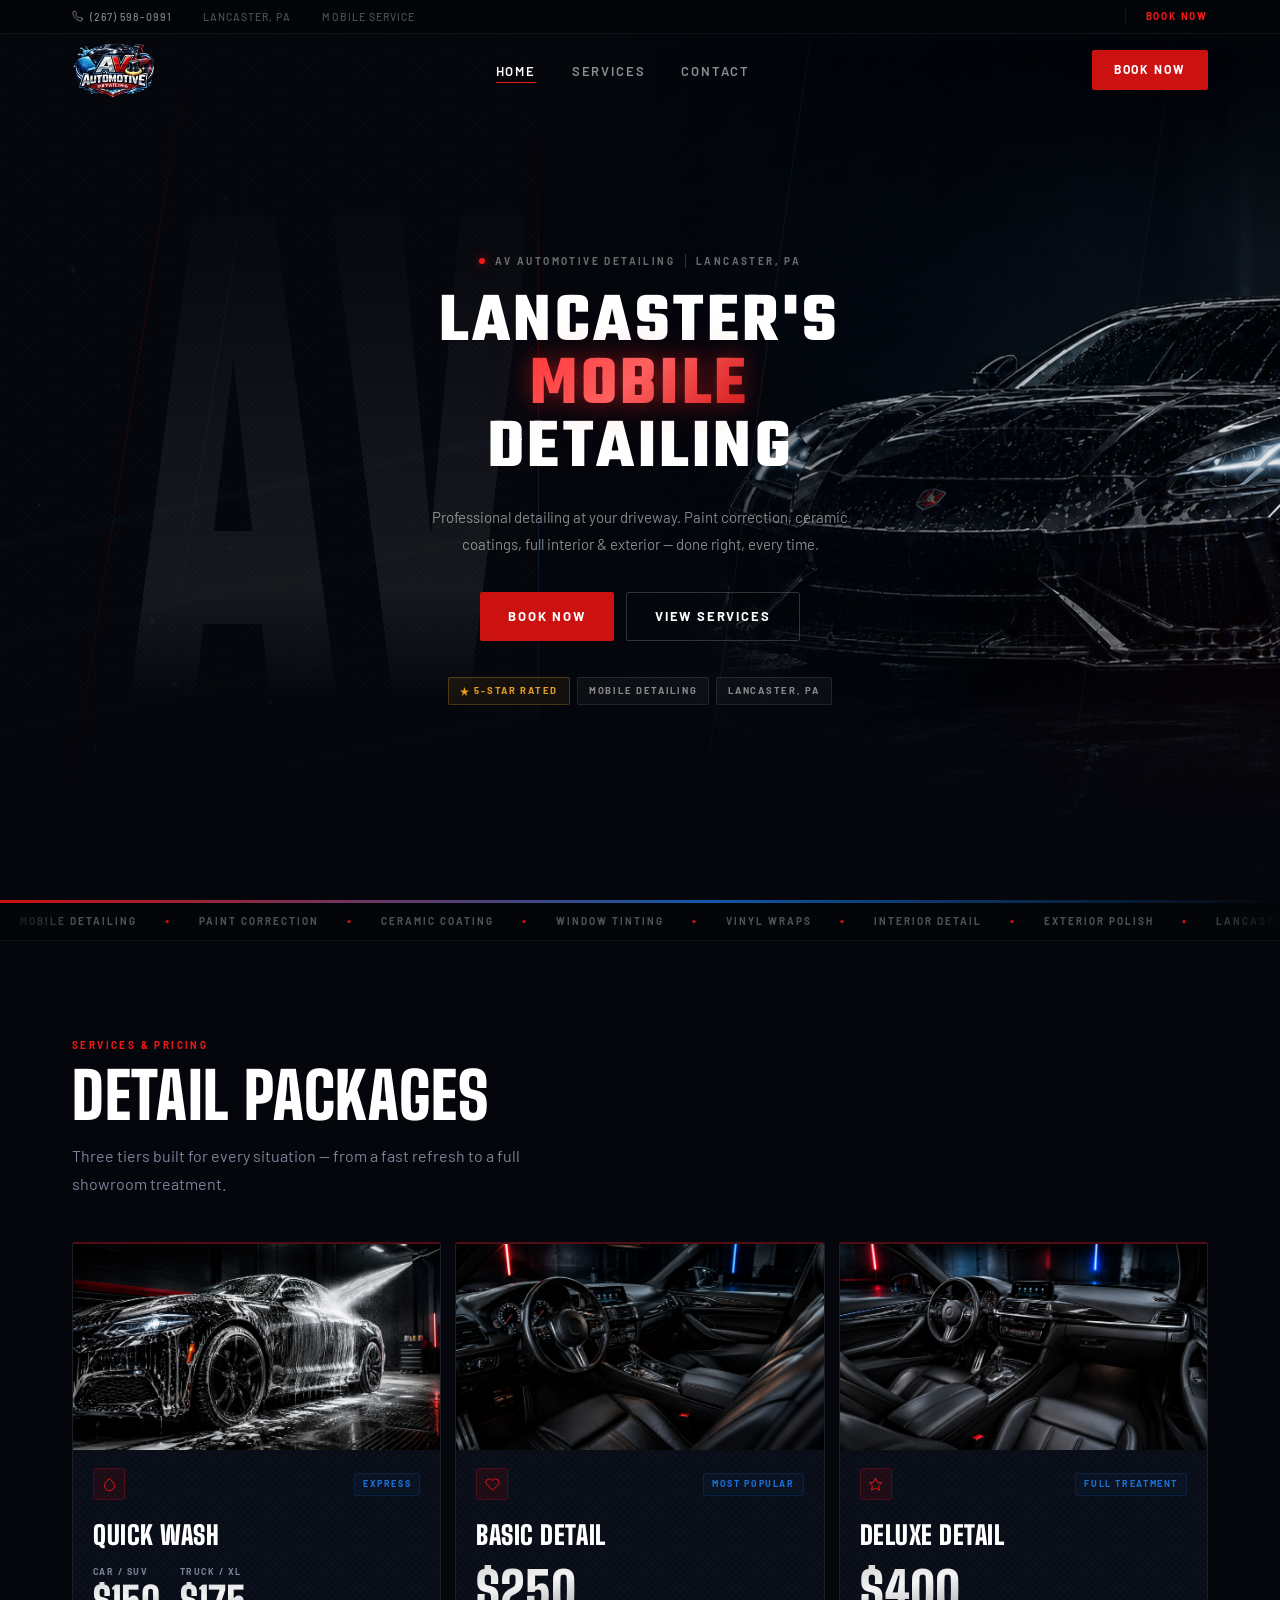
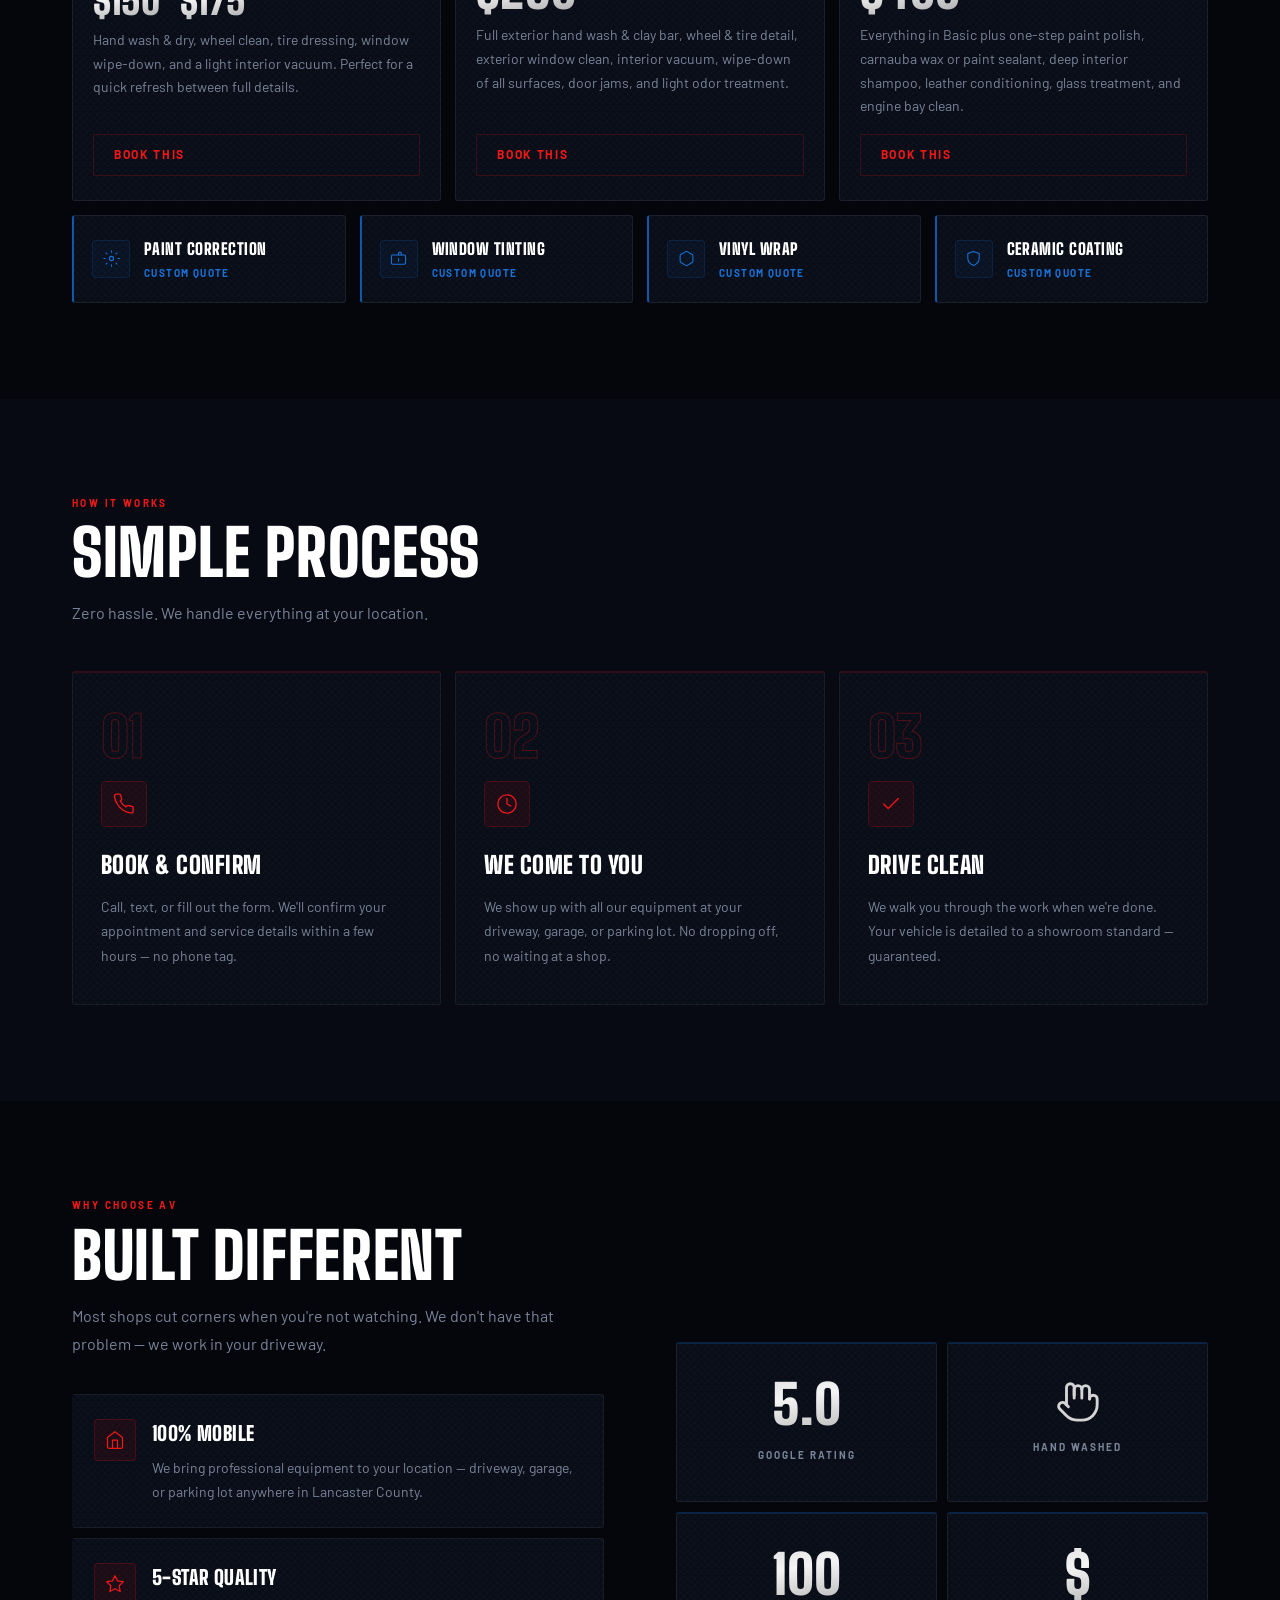
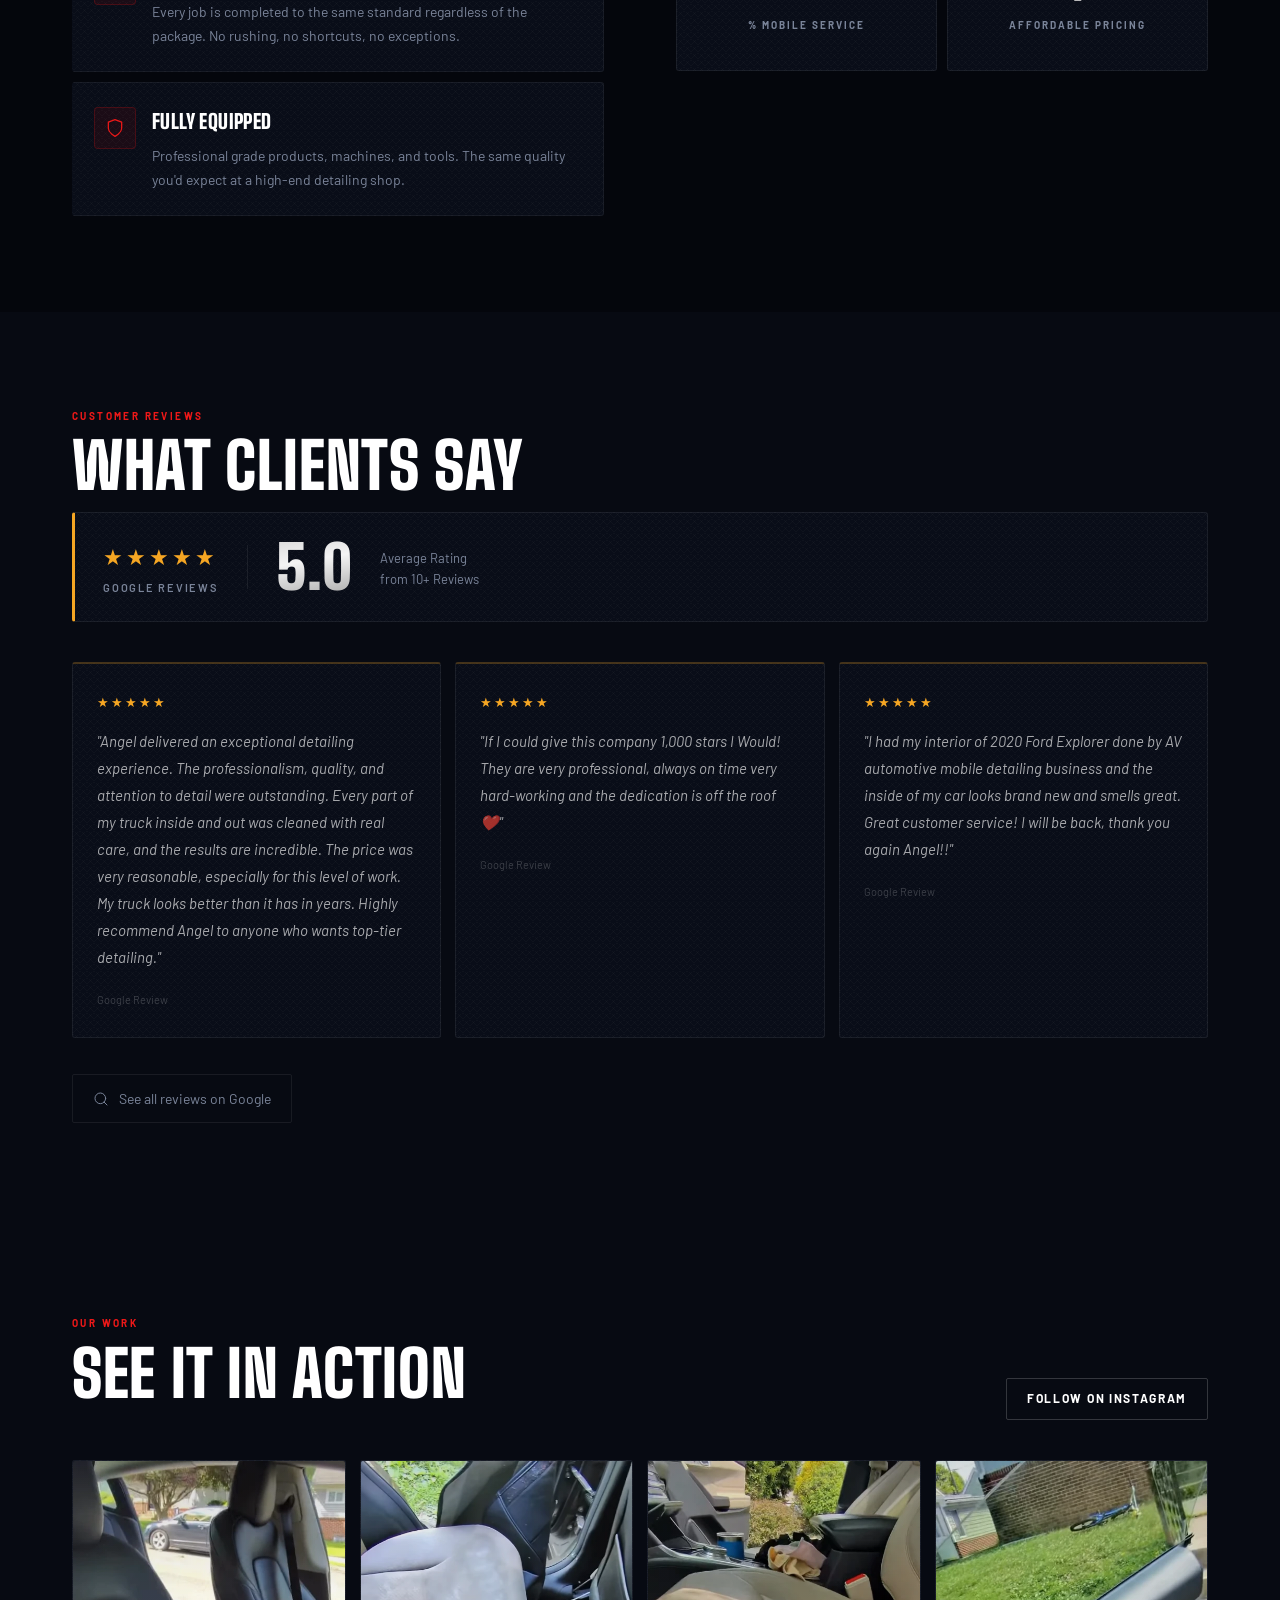
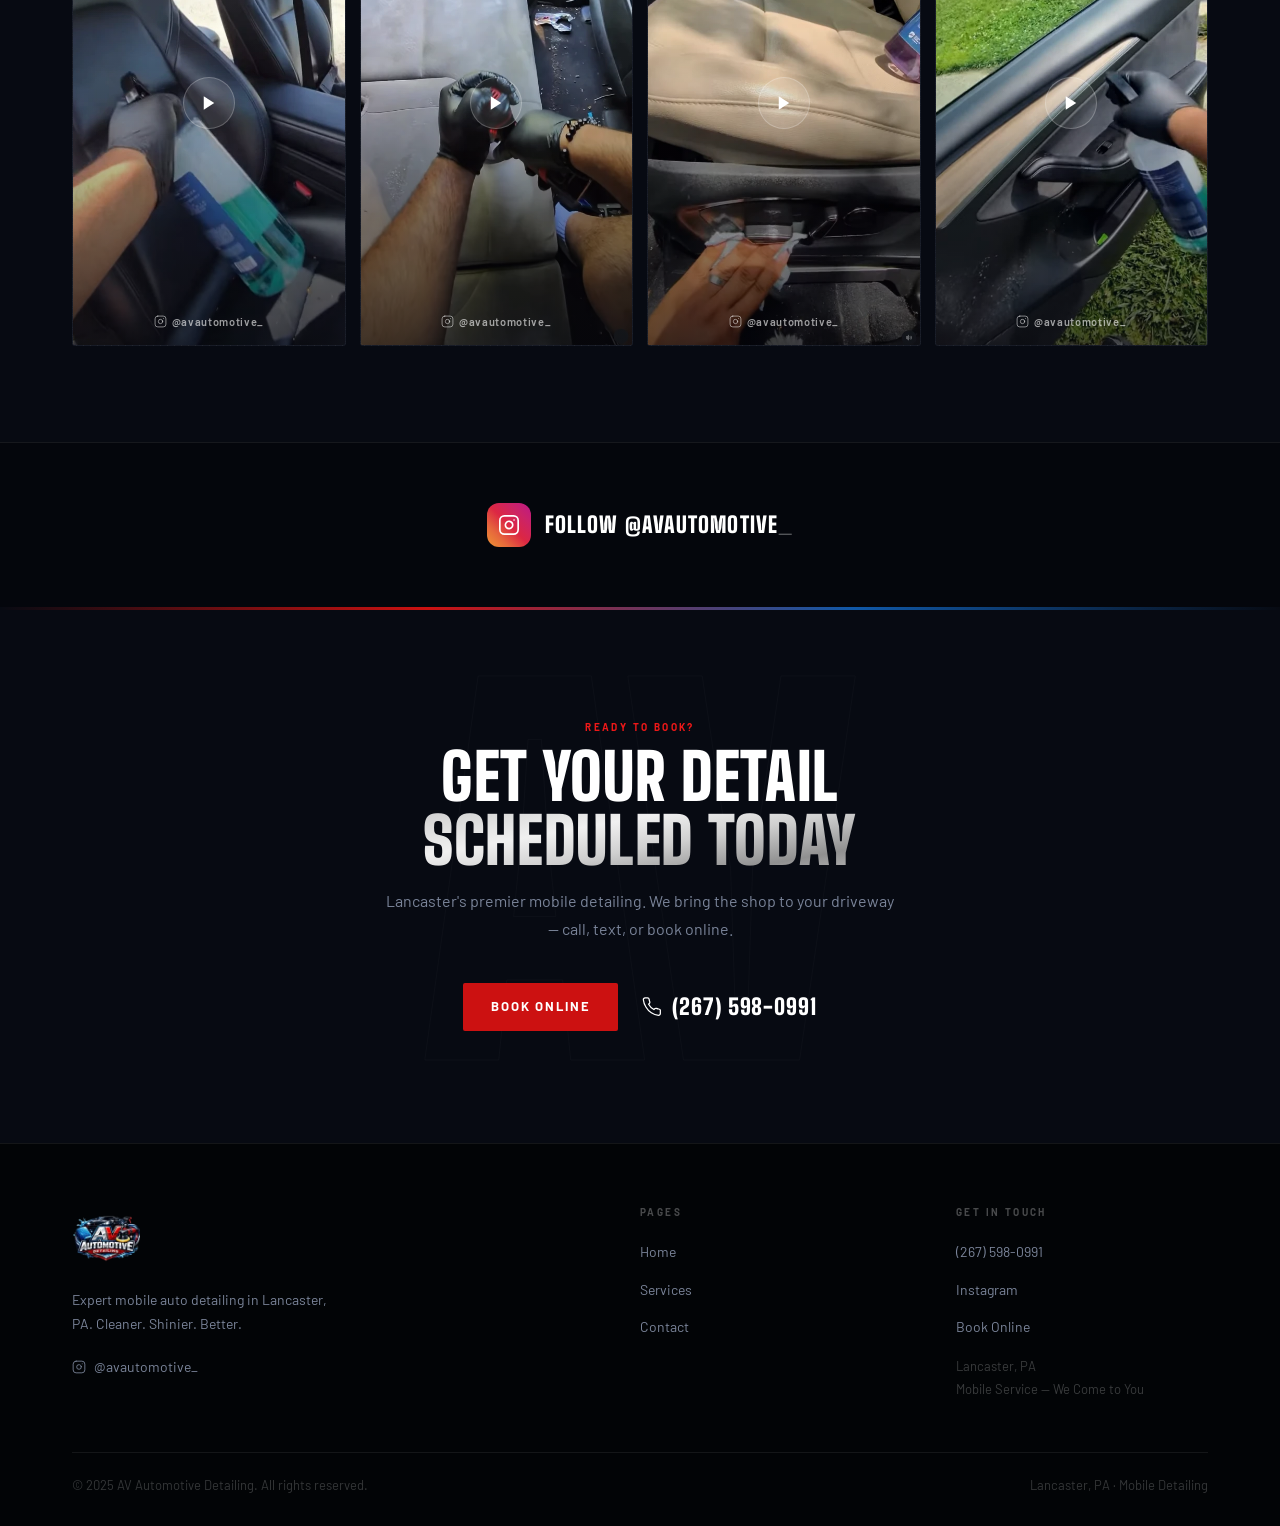
==== commit 5a50b670: "Add files via upload" ====
--- a/av-automotive/index.html
+++ b/av-automotive/index.html
@@ -1,4 +1,4 @@
-<!DOCTYPE html>
+﻿<!DOCTYPE html>
 <html lang="en">
 <head>
   <meta charset="UTF-8" />
@@ -17,9 +17,9 @@
 <div class="topbar" aria-label="Contact bar">
   <div class="topbar-inner">
     <div class="tb-left">
-      <a href="tel:+17178821908" class="tb-link">
+      <a href="tel:+12675980991" class="tb-link">
         <svg viewBox="0 0 24 24" fill="none" stroke="currentColor" stroke-width="1.8" stroke-linecap="round" stroke-linejoin="round"><path d="M22 16.92v3a2 2 0 0 1-2.18 2 19.79 19.79 0 0 1-8.63-3.07A19.5 19.5 0 0 1 4.69 12a19.79 19.79 0 0 1-3.07-8.67A2 2 0 0 1 3.6 1.18h3a2 2 0 0 1 2 1.72c.127.96.361 1.903.7 2.81a2 2 0 0 1-.45 2.11L7.91 8.73a16 16 0 0 0 6.36 6.36l.94-.94a2 2 0 0 1 2.11-.45c.907.339 1.85.573 2.81.7A2 2 0 0 1 22 16.92z"/></svg>
-        (717) 882-1908
+        (267) 598-0991
       </a>
       <span class="tb-sep">&middot;</span>
       <span>Lancaster, PA</span>
@@ -508,9 +508,9 @@
     <p class="section-sub fade-up d2">Lancaster's premier mobile detailing. We bring the shop to your driveway &mdash; call, text, or book online.</p>
     <div class="cta-actions fade-up d3">
       <a href="#" data-modal class="btn btn-red">Book Online</a>
-      <a href="tel:+17178821908" class="cta-phone">
+      <a href="tel:+12675980991" class="cta-phone">
         <svg viewBox="0 0 24 24" fill="none" stroke="currentColor" stroke-width="1.5" stroke-linecap="round" stroke-linejoin="round"><path d="M22 16.92v3a2 2 0 0 1-2.18 2 19.79 19.79 0 0 1-8.63-3.07A19.5 19.5 0 0 1 4.69 12a19.79 19.79 0 0 1-3.07-8.67A2 2 0 0 1 3.6 1.18h3a2 2 0 0 1 2 1.72c.127.96.361 1.903.7 2.81a2 2 0 0 1-.45 2.11L7.91 8.73a16 16 0 0 0 6.36 6.36l.94-.94a2 2 0 0 1 2.11-.45c.907.339 1.85.573 2.81.7A2 2 0 0 1 22 16.92z"/></svg>
-        (717) 882-1908
+        (267) 598-0991
       </a>
     </div>
   </div>
@@ -539,7 +539,7 @@
       <div class="footer-col">
         <h4>Get in Touch</h4>
         <ul>
-          <li><a href="tel:+17178821908">(717) 882-1908</a></li>
+          <li><a href="tel:+12675980991">(267) 598-0991</a></li>
           <li><a href="https://www.instagram.com/avautomotive_/" target="_blank" rel="noopener noreferrer">Instagram</a></li>
           <li><a href="contact.html">Book Online</a></li>
         </ul>
@@ -559,13 +559,13 @@
     <button class="modal-close" aria-label="Close">&times;</button>
     <div class="form-body" id="formBody">
       <h2 class="modal-title" id="modalTitle">Book an Appointment</h2>
-      <p class="modal-sub">Fill out the form and we'll confirm within a few hours. Or call <strong>(717) 882-1908</strong>.</p>
+      <p class="modal-sub">Fill out the form and we'll confirm within a few hours. Or call <strong>(267) 598-0991</strong>.</p>
       <form id="contactForm" novalidate>
         <div class="form-row">
           <div class="form-group"><label for="mFirstName">First Name</label><input type="text" id="mFirstName" name="firstName" required placeholder="John" /></div>
           <div class="form-group"><label for="mLastName">Last Name</label><input type="text" id="mLastName" name="lastName" required placeholder="Smith" /></div>
         </div>
-        <div class="form-group"><label for="mPhone">Phone Number</label><input type="tel" id="mPhone" name="phone" required placeholder="(717) 555-0100" /></div>
+        <div class="form-group"><label for="mPhone">Phone Number</label><input type="tel" id="mPhone" name="phone" required placeholder="(267) 555-0100" /></div>
         <div class="form-group">
           <label for="mService">Service</label>
           <select id="mService" name="service" required>
--- a/av-automotive/css/styles.css
+++ b/av-automotive/css/styles.css
@@ -1272,6 +1272,8 @@
   .topbar { display:none; }
   .nav { top:0; }
   .hero-content { padding-top:116px; }
+  .nav-book { display:none; }
+  .hero::before { left:0; right:0; text-align:center; transform-origin:bottom center; }
   .nav-links { display:none; }
   .nav-burger { display:flex; }
   .nav-links.open {
